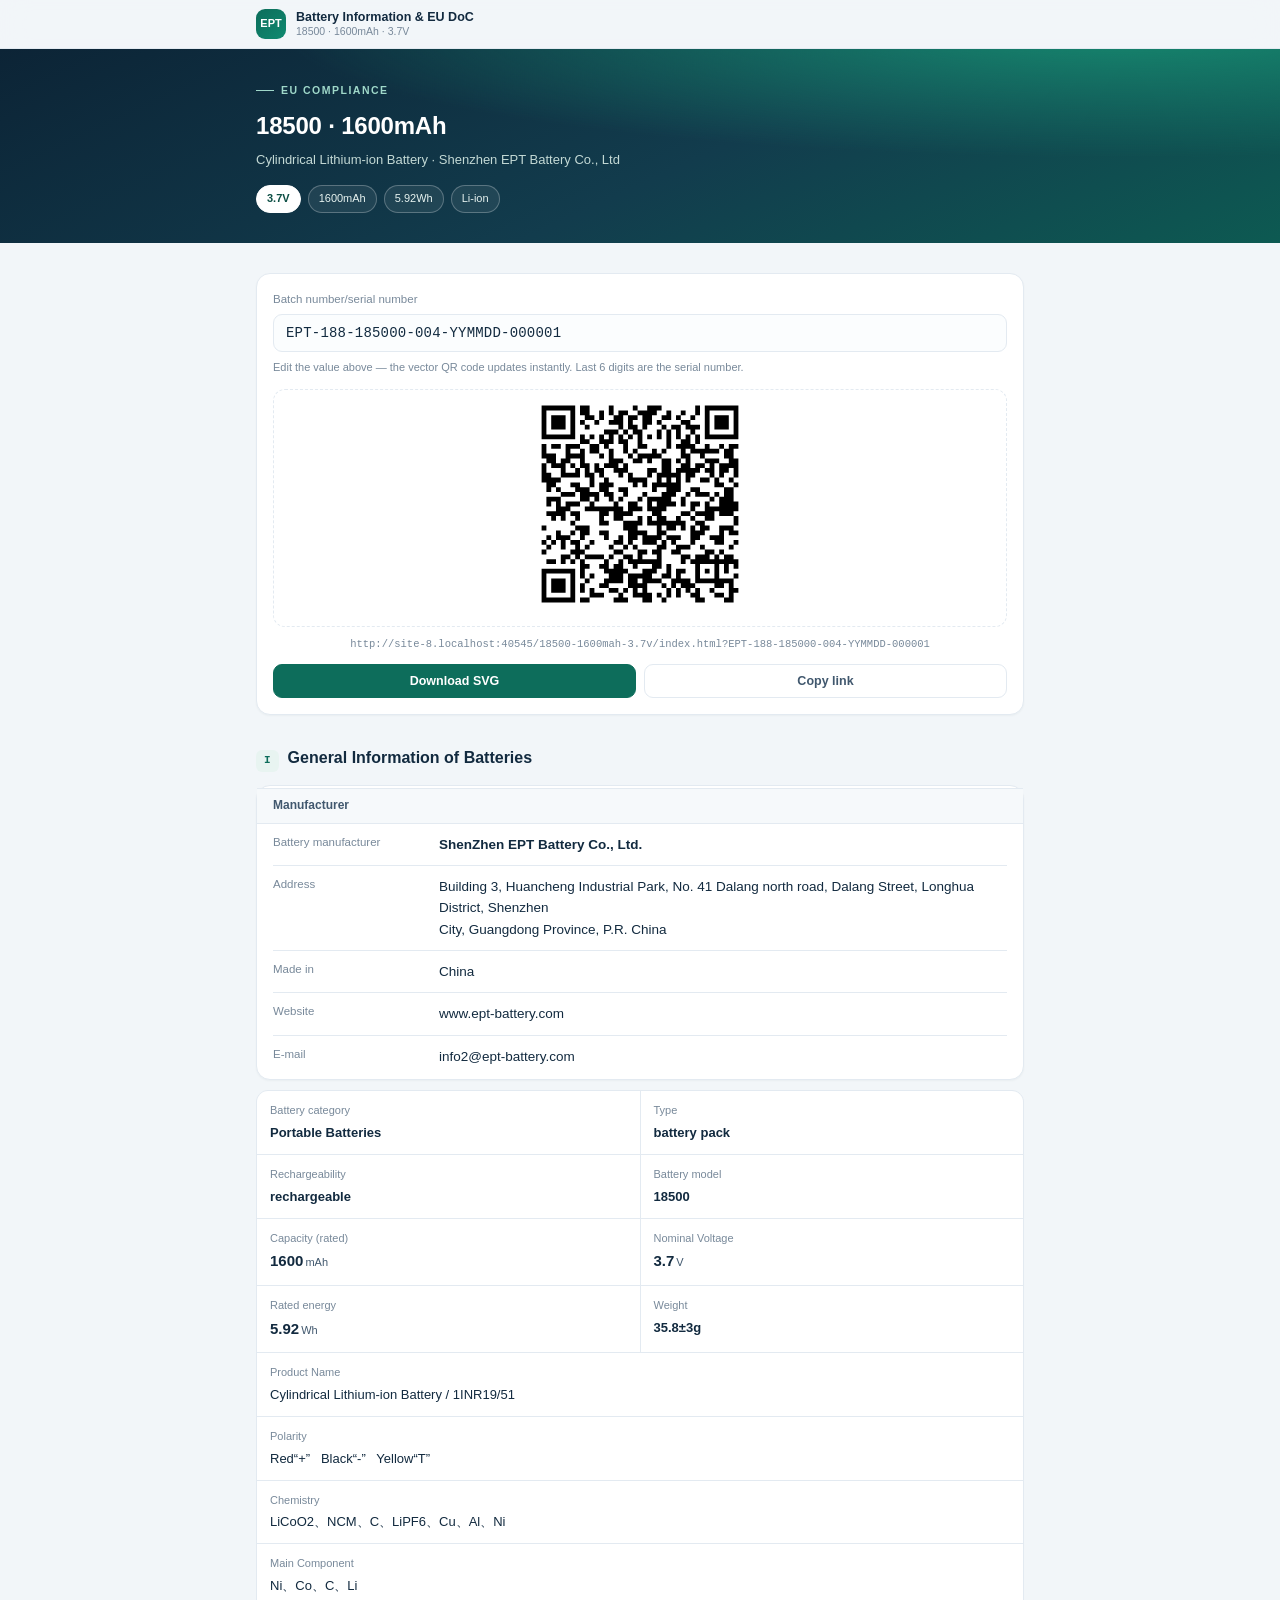
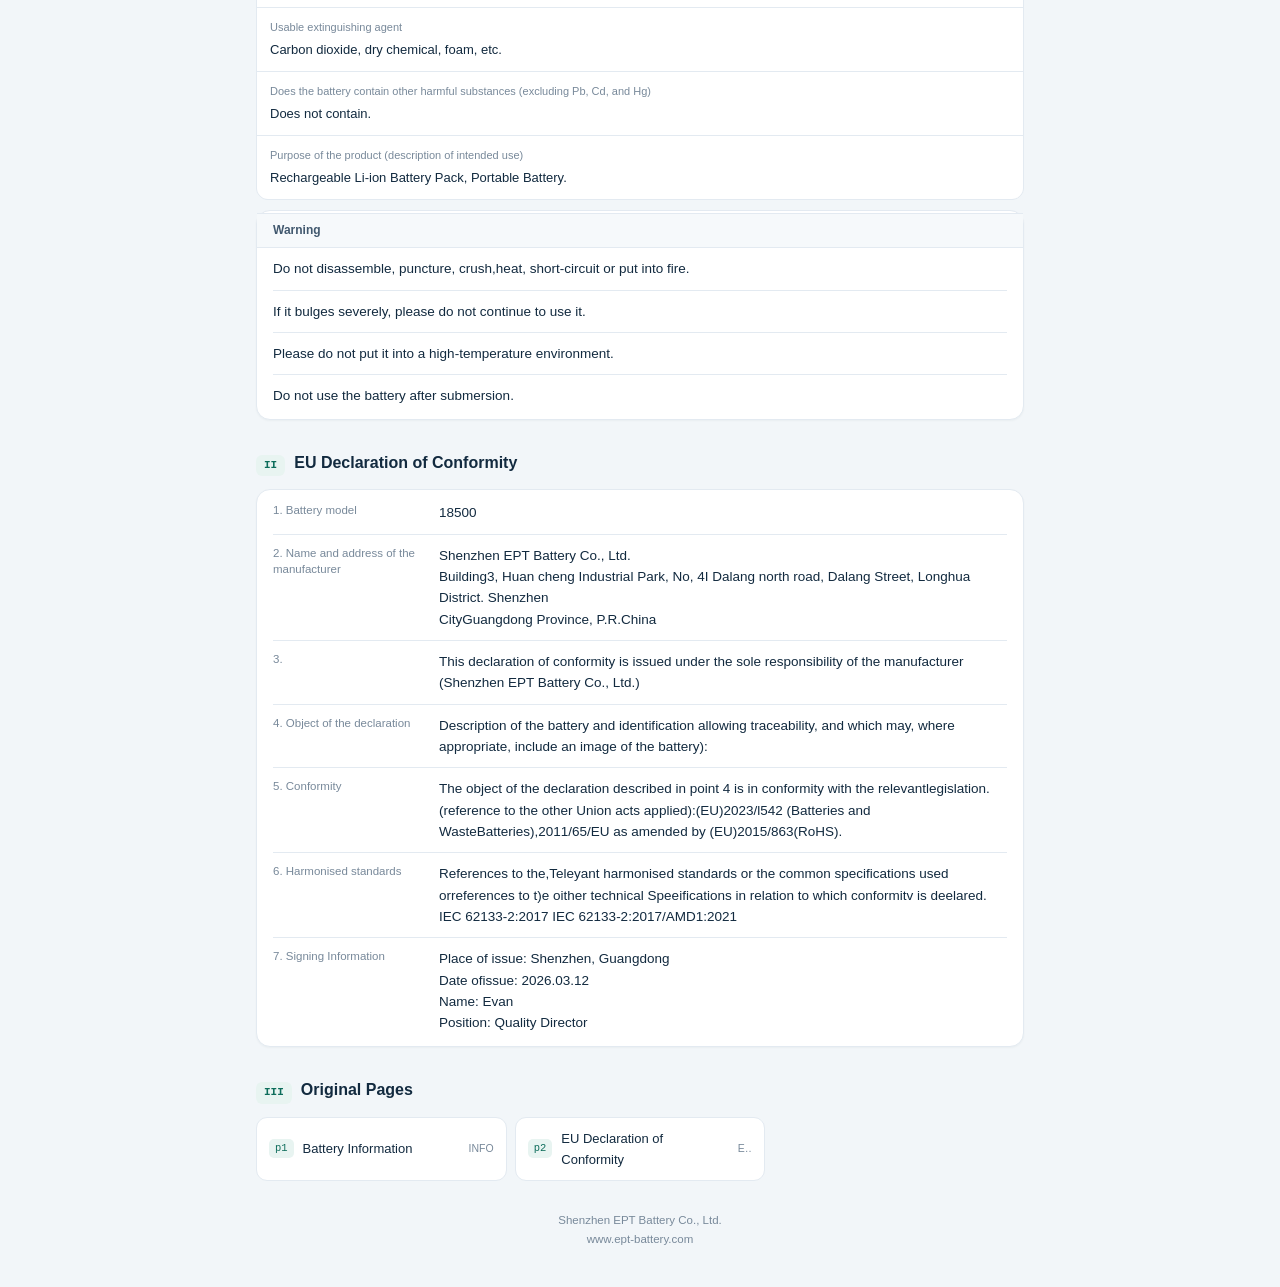
==== 18500-1600mah-3.7v/index.html @ 39fdbe7b "upload 18500-1600mah-3.7v/index.html" ====
<!DOCTYPE html>
<!--
  Self-contained mobile-first QR document page (qr-doc-publish skeleton).
  No CDN / no webfonts. QR is generated as inline SVG by the embedded qrcode lib.
  Batch field is an editable input; editing it redraws the vector QR in real time.
  URL bare query (?<value>) initialises the batch field, preserving param support.
-->
<html lang="en">
<head>
<meta charset="UTF-8">
<meta name="viewport" content="width=device-width, initial-scale=1.0, viewport-fit=cover">
<meta name="format-detection" content="telephone=no">
<title>18500 · 1600mAh · EU Compliance</title>
<meta name="description" content="Shenzhen EPT Battery Co., Ltd. — 18500 1600mAh 3.7V cylindrical Li-ion cell. Battery information and EU Declaration of Conformity.">
<style>
  :root{
    --ink:#122a3f; --ink-2:#41586e; --ink-3:#78899a;
    --line:#e3eaf1; --bg:#f2f6f9; --card:#fff;
    --accent:#0d6d5b; --accent-soft:#e8f4f1; --hl:#fff9d6;
  }
  *{box-sizing:border-box;-webkit-tap-highlight-color:transparent}
  html{-webkit-text-size-adjust:100%}
  body{margin:0;background:var(--bg);color:var(--ink);
    font-family:-apple-system,BlinkMacSystemFont,"Segoe UI","Helvetica Neue",Arial,sans-serif;
    font-size:14.5px;line-height:1.62;-webkit-font-smoothing:antialiased}
  img{display:block;max-width:100%}
  .wrap{max-width:800px;margin:0 auto;padding:0 16px}

  .topbar{position:sticky;top:0;z-index:40;background:rgba(242,246,249,.9);
    backdrop-filter:saturate(180%) blur(14px);-webkit-backdrop-filter:saturate(180%) blur(14px);
    border-bottom:1px solid var(--line)}
  .topbar .inner{max-width:800px;margin:0 auto;padding:9px 16px;display:flex;align-items:center;gap:10px}
  .brandmark{width:30px;height:30px;border-radius:9px;flex:0 0 auto;
    background:linear-gradient(140deg,#0d6d5b,#0f8a70);color:#fff;font-size:11px;font-weight:700;
    display:flex;align-items:center;justify-content:center}
  .topbar .t{font-size:12.5px;font-weight:600;line-height:1.3}
  .topbar .t small{display:block;font-weight:400;font-size:10.5px;color:var(--ink-3)}

  .hero{color:#fff;padding:26px 0 30px;position:relative;overflow:hidden;
    background:radial-gradient(120% 120% at 88% -10%, #16896f 0%, rgba(22,137,111,0) 55%),
      linear-gradient(155deg,#0c2436 0%,#123c4d 55%,#0d5a52 100%)}
  .kicker{font-size:10.5px;letter-spacing:1.5px;text-transform:uppercase;color:#9fd8c9;
    font-weight:700;margin-bottom:11px;display:inline-flex;align-items:center;gap:7px}
  .kicker:before{content:"";width:18px;height:1px;background:#9fd8c9}
  .hero h1{margin:0;font-size:24px;line-height:1.3;font-weight:700;letter-spacing:-.2px}
  .hero p.lead{margin:8px 0 0;color:#c3d9d5;font-size:13px}
  .chips{display:flex;flex-wrap:wrap;gap:7px;margin-top:15px}
  .chip{font-size:11px;padding:4px 10px;border-radius:999px;border:1px solid rgba(255,255,255,.26);
    color:#e7f3f0;background:rgba(255,255,255,.07);white-space:nowrap}
  .chip.solid{background:#fff;color:#0c4e44;border-color:#fff;font-weight:600}

  section{padding:26px 0 4px}
  .sec-head{display:flex;align-items:baseline;gap:9px;margin-bottom:13px}
  .sec-head .num{font-family:ui-monospace,Menlo,monospace;font-size:11px;color:var(--accent);
    background:var(--accent-soft);padding:2px 8px;border-radius:6px;font-weight:700}
  .sec-head h2{margin:0;font-size:16px;font-weight:700}

  .card{background:var(--card);border:1px solid var(--line);border-radius:14px;
    padding:2px 16px;box-shadow:0 1px 2px rgba(18,42,63,.04);margin-top:10px}
  .row{display:block;padding:11px 0;border-bottom:1px solid var(--line)}
  .row:last-child{border-bottom:0}
  .row .k{font-size:11.5px;color:var(--ink-3);line-height:1.45;margin-bottom:3px}
  .row .v{font-size:13.5px;color:var(--ink);word-break:break-word;line-height:1.58}
  .row .v b{font-weight:600}
  @media (min-width:560px){
    .row{display:flex;gap:14px;align-items:flex-start;padding:10px 0}
    .row .k{flex:0 0 152px;width:152px;margin-bottom:0}
    .row .v{flex:1}
  }
  .subhead{margin:0 -16px;padding:7px 16px;background:#f6f9fb;border-top:1px solid var(--line);
    border-bottom:1px solid var(--line);font-size:12px;font-weight:700;color:var(--ink-2)}
  .mono{font-family:ui-monospace,SFMono-Regular,Menlo,Consolas,monospace;font-size:12px}
  .hl{background:var(--hl);border-radius:3px;padding:1px 3px;display:inline-block}

  .kv{display:grid;grid-template-columns:repeat(2,minmax(0,1fr));gap:1px;background:var(--line);
    border:1px solid var(--line);border-radius:12px;overflow:hidden;margin:10px 0 0}
  .kv .c{background:#fff;padding:11px 13px}
  .kv .c .k{font-size:11px;color:var(--ink-3);margin-bottom:2px}
  .kv .c .v{font-size:15px;font-weight:700}
  .kv .c .v small{font-size:11px;font-weight:500;color:var(--ink-2);margin-left:2px}
  .kv .c.wide{grid-column:1 / -1}
  .kv .c.wide .v{font-size:13px;font-weight:500}

  /* Batch QR panel — first block of the page body */
  .qrpanel{background:var(--card);border:1px solid var(--line);border-radius:14px;
    padding:16px;box-shadow:0 1px 2px rgba(18,42,63,.04);margin-top:12px}
  .qrpanel .qk{font-size:11.5px;color:var(--ink-3);margin-bottom:5px}
  .batch-input{width:100%;font-family:ui-monospace,SFMono-Regular,Menlo,Consolas,monospace;
    font-size:14px;letter-spacing:.2px;color:var(--ink);background:#fbfdfe;
    border:1px solid var(--line);border-radius:9px;padding:10px 12px;outline:none}
  .batch-input:focus{border-color:var(--accent);box-shadow:0 0 0 3px var(--accent-soft)}
  .batch-hint{font-size:11px;color:var(--ink-3);margin-top:7px;line-height:1.5}
  .qrbox{display:flex;justify-content:center;margin-top:14px;padding:14px;
    background:#fff;border:1px dashed var(--line);border-radius:12px}
  .qrbox svg{width:200px;height:200px;max-width:100%}
  .qrtarget{margin-top:10px;font-family:ui-monospace,Menlo,monospace;font-size:10.5px;
    color:var(--ink-3);word-break:break-all;text-align:center;line-height:1.5}
  .qr-actions{display:flex;gap:8px;margin-top:12px;flex-wrap:wrap}
  .btn{flex:1;min-width:120px;appearance:none;border:1px solid var(--line);background:#fff;
    color:var(--ink-2);border-radius:9px;padding:9px 12px;font-size:12.5px;cursor:pointer;font-weight:600}
  .btn.primary{background:var(--accent);border-color:var(--accent);color:#fff}

  .langs{display:grid;grid-template-columns:repeat(2,minmax(0,1fr));gap:8px}
  @media (min-width:560px){.langs{grid-template-columns:repeat(3,minmax(0,1fr))}}
  .lang{background:#fff;border:1px solid var(--line);border-radius:11px;padding:10px 12px;
    display:flex;align-items:center;gap:9px;font-size:13px;color:var(--ink);cursor:pointer}
  .lang .pg{font-family:ui-monospace,Menlo,monospace;font-size:10.5px;color:var(--accent);
    background:var(--accent-soft);border-radius:5px;padding:1px 6px;flex:0 0 auto}
  .lang .nat{margin-left:auto;font-size:10.5px;color:var(--ink-3);max-width:52%;
    text-align:right;overflow:hidden;text-overflow:ellipsis;white-space:nowrap}

  .lb{position:fixed;inset:0;z-index:100;background:#0a0f14;display:none;
    flex-direction:column;justify-content:center}
  .lb.on{display:flex}
  .lb img{max-width:100%;max-height:88vh;object-fit:contain;margin:0 auto}
  .lb .bar{position:absolute;top:0;left:0;right:0;padding:12px 16px;display:flex;
    justify-content:space-between;color:#cfe0dd;font-size:12px}
  .lb .bar button{background:rgba(255,255,255,.14);border:0;color:#fff;border-radius:8px;
    padding:6px 12px;font-size:13px}

  footer{padding:26px 0 40px;color:var(--ink-3);font-size:11.5px;text-align:center;line-height:1.7}
</style>
</head>
<body>

<div class="topbar"><div class="inner">
  <div class="brandmark">EPT</div>
  <div class="t">Battery Information &amp; EU DoC<small>18500 · 1600mAh · 3.7V</small></div>
</div></div>

<header class="hero"><div class="wrap">
  <div class="kicker">EU Compliance</div>
  <h1>18500 · 1600mAh</h1>
  <p class="lead">Cylindrical Lithium-ion Battery · Shenzhen EPT Battery Co., Ltd</p>
  <div class="chips">
    <span class="chip solid">3.7V</span>
    <span class="chip">1600mAh</span>
    <span class="chip">5.92Wh</span>
    <span class="chip">Li-ion</span>
  </div>
</div></header>

<main class="wrap">

  <!-- 首页第一行：Batch number/serial number 内容框 + 矢量二维码 -->
  <section id="qr" style="padding-top:18px">
    <div class="qrpanel">
      <div class="qk">Batch number/serial number</div>
      <input id="batch-input" class="batch-input mono" type="text" spellcheck="false"
             autocomplete="off" value="EPT-188-185000-004-YYMMDD-000001"
             aria-label="Batch number/serial number">
      <div class="batch-hint">Edit the value above — the vector QR code updates instantly. Last 6 digits are the serial number.</div>
      <div class="qrbox"><div id="qr-svg"></div></div>
      <div class="qrtarget" id="qr-target"></div>
      <div class="qr-actions">
        <button class="btn primary" id="dl-svg">Download SVG</button>
        <button class="btn" id="copy-url">Copy link</button>
      </div>
    </div>
  </section>

  <section id="info">
    <div class="sec-head"><span class="num">I</span><h2>General Information of Batteries</h2></div>
    <div class="card">
      <div class="subhead">Manufacturer</div>
      <div class="row"><div class="k">Battery manufacturer</div><div class="v"><b>ShenZhen EPT Battery Co., Ltd.</b></div></div>
      <div class="row"><div class="k">Address</div><div class="v">Building 3, Huancheng Industrial Park, No. 41 Dalang north road, Dalang Street, Longhua District, Shenzhen<br>City, Guangdong Province, P.R. China</div></div>
      <div class="row"><div class="k">Made in</div><div class="v">China</div></div>
      <div class="row"><div class="k">Website</div><div class="v">www.ept-battery.com</div></div>
      <div class="row"><div class="k">E-mail</div><div class="v">info2@ept-battery.com</div></div>
    </div>

    <div class="kv">
      <div class="c"><div class="k">Battery category</div><div class="v" style="font-size:13px">Portable Batteries</div></div>
      <div class="c"><div class="k">Type</div><div class="v" style="font-size:13px">battery pack</div></div>
      <div class="c"><div class="k">Rechargeability</div><div class="v" style="font-size:13px">rechargeable</div></div>
      <div class="c"><div class="k">Battery model</div><div class="v" style="font-size:13px">18500</div></div>
      <div class="c"><div class="k">Capacity (rated)</div><div class="v">1600<small>mAh</small></div></div>
      <div class="c"><div class="k">Nominal Voltage</div><div class="v">3.7<small>V</small></div></div>
      <div class="c"><div class="k">Rated energy</div><div class="v">5.92<small>Wh</small></div></div>
      <div class="c"><div class="k">Weight</div><div class="v" style="font-size:13px">35.8±3g</div></div>
      <div class="c wide"><div class="k">Product Name</div><div class="v">Cylindrical Lithium-ion Battery / 1INR19/51</div></div>
      <div class="c wide"><div class="k">Polarity</div><div class="v">Red“+” &nbsp; Black“-” &nbsp; Yellow“T”</div></div>
      <div class="c wide"><div class="k">Chemistry</div><div class="v">LiCoO2、NCM、C、LiPF6、Cu、Al、Ni</div></div>
      <div class="c wide"><div class="k">Main Component</div><div class="v">Ni、Co、C、Li</div></div>
      <div class="c wide"><div class="k">Usable extinguishing agent</div><div class="v">Carbon dioxide, dry chemical, foam, etc.</div></div>
      <div class="c wide"><div class="k">Does the battery contain other harmful substances (excluding Pb, Cd, and Hg)</div><div class="v">Does not contain.</div></div>
      <div class="c wide"><div class="k">Purpose of the product (description of intended use)</div><div class="v">Rechargeable Li-ion Battery Pack, Portable Battery.</div></div>
    </div>

    <div class="card" style="margin-top:10px">
      <div class="subhead">Warning</div>
      <div class="row"><div class="v">Do not disassemble, puncture, crush,heat, short-circuit or put into fire.</div></div>
      <div class="row"><div class="v">If it bulges severely, please do not continue to use it.</div></div>
      <div class="row"><div class="v">Please do not put it into a high-temperature environment.</div></div>
      <div class="row"><div class="v">Do not use the battery after submersion.</div></div>
    </div>
  </section>

  <section id="doc">
    <div class="sec-head"><span class="num">II</span><h2>EU Declaration of Conformity</h2></div>
    <div class="card">
      <div class="row"><div class="k">1. Battery model</div><div class="v">18500</div></div>
      <div class="row"><div class="k">2. Name and address of the manufacturer</div><div class="v">Shenzhen EPT Battery Co., Ltd.<br>Building3, Huan cheng Industrial Park, No, 4I Dalang north road, Dalang Street, Longhua District. Shenzhen<br>CityGuangdong Province, P.R.China</div></div>
      <div class="row"><div class="k">3.</div><div class="v">This declaration of conformity is issued under the sole responsibility of the manufacturer (Shenzhen EPT Battery Co., Ltd.)</div></div>
      <div class="row"><div class="k">4. Object of the declaration</div><div class="v">Description of the battery and identification allowing traceability, and which may, where appropriate, include an image of the battery):</div></div>
      <div class="row"><div class="k">5. Conformity</div><div class="v">The object of the declaration described in point 4 is in conformity with the relevantlegislation.(reference to the other Union acts applied):(EU)2023/l542 (Batteries and WasteBatteries),2011/65/EU as amended by (EU)2015/863(RoHS).</div></div>
      <div class="row"><div class="k">6. Harmonised standards</div><div class="v">References to the,Teleyant harmonised standards or the common specifications used orreferences to t)e oither technical Speeifications in relation to which conformitv is deelared.<br>IEC 62133-2:2017 IEC 62133-2:2017/AMD1:2021</div></div>
      <div class="row"><div class="k">7. Signing Information</div><div class="v">Place of issue: Shenzhen, Guangdong<br>Date ofissue: 2026.03.12<br>Name: Evan<br>Position: Quality Director</div></div>
    </div>
  </section>

  <section id="pages">
    <div class="sec-head"><span class="num">III</span><h2>Original Pages</h2></div>
    <div class="langs" id="langs"></div>
  </section>

</main>

<div class="lb" id="lb">
  <div class="bar"><span id="lbT"></span><button id="lbX">Close</button></div>
  <img id="lbI" alt="">
</div>

<footer>Shenzhen EPT Battery Co., Ltd.<br>www.ept-battery.com</footer>

<script>
/* ---- Embedded qrcode-generator 1.4.4 (MIT, Kazuhiko Arase) ---- */
/**
 * Minified by jsDelivr using Terser v5.37.0.
 * Original file: /npm/qrcode-generator@1.4.4/qrcode.js
 *
 * Do NOT use SRI with dynamically generated files! More information: https://www.jsdelivr.com/using-sri-with-dynamic-files
 */
var qrcode=function(){var t=function(t,r){var e=t,n=g[r],o=null,i=0,a=null,u=[],f={},c=function(t,r){o=function(t){for(var r=new Array(t),e=0;e<t;e+=1){r[e]=new Array(t);for(var n=0;n<t;n+=1)r[e][n]=null}return r}(i=4*e+17),l(0,0),l(i-7,0),l(0,i-7),s(),h(),d(t,r),e>=7&&v(t),null==a&&(a=p(e,n,u)),w(a,r)},l=function(t,r){for(var e=-1;e<=7;e+=1)if(!(t+e<=-1||i<=t+e))for(var n=-1;n<=7;n+=1)r+n<=-1||i<=r+n||(o[t+e][r+n]=0<=e&&e<=6&&(0==n||6==n)||0<=n&&n<=6&&(0==e||6==e)||2<=e&&e<=4&&2<=n&&n<=4)},h=function(){for(var t=8;t<i-8;t+=1)null==o[t][6]&&(o[t][6]=t%2==0);for(var r=8;r<i-8;r+=1)null==o[6][r]&&(o[6][r]=r%2==0)},s=function(){for(var t=B.getPatternPosition(e),r=0;r<t.length;r+=1)for(var n=0;n<t.length;n+=1){var i=t[r],a=t[n];if(null==o[i][a])for(var u=-2;u<=2;u+=1)for(var f=-2;f<=2;f+=1)o[i+u][a+f]=-2==u||2==u||-2==f||2==f||0==u&&0==f}},v=function(t){for(var r=B.getBCHTypeNumber(e),n=0;n<18;n+=1){var a=!t&&1==(r>>n&1);o[Math.floor(n/3)][n%3+i-8-3]=a}for(n=0;n<18;n+=1){a=!t&&1==(r>>n&1);o[n%3+i-8-3][Math.floor(n/3)]=a}},d=function(t,r){for(var e=n<<3|r,a=B.getBCHTypeInfo(e),u=0;u<15;u+=1){var f=!t&&1==(a>>u&1);u<6?o[u][8]=f:u<8?o[u+1][8]=f:o[i-15+u][8]=f}for(u=0;u<15;u+=1){f=!t&&1==(a>>u&1);u<8?o[8][i-u-1]=f:u<9?o[8][15-u-1+1]=f:o[8][15-u-1]=f}o[i-8][8]=!t},w=function(t,r){for(var e=-1,n=i-1,a=7,u=0,f=B.getMaskFunction(r),c=i-1;c>0;c-=2)for(6==c&&(c-=1);;){for(var g=0;g<2;g+=1)if(null==o[n][c-g]){var l=!1;u<t.length&&(l=1==(t[u]>>>a&1)),f(n,c-g)&&(l=!l),o[n][c-g]=l,-1==(a-=1)&&(u+=1,a=7)}if((n+=e)<0||i<=n){n-=e,e=-e;break}}},p=function(t,r,e){for(var n=A.getRSBlocks(t,r),o=b(),i=0;i<e.length;i+=1){var a=e[i];o.put(a.getMode(),4),o.put(a.getLength(),B.getLengthInBits(a.getMode(),t)),a.write(o)}var u=0;for(i=0;i<n.length;i+=1)u+=n[i].dataCount;if(o.getLengthInBits()>8*u)throw"code length overflow. ("+o.getLengthInBits()+">"+8*u+")";for(o.getLengthInBits()+4<=8*u&&o.put(0,4);o.getLengthInBits()%8!=0;)o.putBit(!1);for(;!(o.getLengthInBits()>=8*u||(o.put(236,8),o.getLengthInBits()>=8*u));)o.put(17,8);return function(t,r){for(var e=0,n=0,o=0,i=new Array(r.length),a=new Array(r.length),u=0;u<r.length;u+=1){var f=r[u].dataCount,c=r[u].totalCount-f;n=Math.max(n,f),o=Math.max(o,c),i[u]=new Array(f);for(var g=0;g<i[u].length;g+=1)i[u][g]=255&t.getBuffer()[g+e];e+=f;var l=B.getErrorCorrectPolynomial(c),h=k(i[u],l.getLength()-1).mod(l);for(a[u]=new Array(l.getLength()-1),g=0;g<a[u].length;g+=1){var s=g+h.getLength()-a[u].length;a[u][g]=s>=0?h.getAt(s):0}}var v=0;for(g=0;g<r.length;g+=1)v+=r[g].totalCount;var d=new Array(v),w=0;for(g=0;g<n;g+=1)for(u=0;u<r.length;u+=1)g<i[u].length&&(d[w]=i[u][g],w+=1);for(g=0;g<o;g+=1)for(u=0;u<r.length;u+=1)g<a[u].length&&(d[w]=a[u][g],w+=1);return d}(o,n)};f.addData=function(t,r){var e=null;switch(r=r||"Byte"){case"Numeric":e=M(t);break;case"Alphanumeric":e=x(t);break;case"Byte":e=m(t);break;case"Kanji":e=L(t);break;default:throw"mode:"+r}u.push(e),a=null},f.isDark=function(t,r){if(t<0||i<=t||r<0||i<=r)throw t+","+r;return o[t][r]},f.getModuleCount=function(){return i},f.make=function(){if(e<1){for(var t=1;t<40;t++){for(var r=A.getRSBlocks(t,n),o=b(),i=0;i<u.length;i++){var a=u[i];o.put(a.getMode(),4),o.put(a.getLength(),B.getLengthInBits(a.getMode(),t)),a.write(o)}var g=0;for(i=0;i<r.length;i++)g+=r[i].dataCount;if(o.getLengthInBits()<=8*g)break}e=t}c(!1,function(){for(var t=0,r=0,e=0;e<8;e+=1){c(!0,e);var n=B.getLostPoint(f);(0==e||t>n)&&(t=n,r=e)}return r}())},f.createTableTag=function(t,r){t=t||2;var e="";e+='<table style="',e+=" border-width: 0px; border-style: none;",e+=" border-collapse: collapse;",e+=" padding: 0px; margin: "+(r=void 0===r?4*t:r)+"px;",e+='">',e+="<tbody>";for(var n=0;n<f.getModuleCount();n+=1){e+="<tr>";for(var o=0;o<f.getModuleCount();o+=1)e+='<td style="',e+=" border-width: 0px; border-style: none;",e+=" border-collapse: collapse;",e+=" padding: 0px; margin: 0px;",e+=" width: "+t+"px;",e+=" height: "+t+"px;",e+=" background-color: ",e+=f.isDark(n,o)?"#000000":"#ffffff",e+=";",e+='"/>';e+="</tr>"}return e+="</tbody>",e+="</table>"},f.createSvgTag=function(t,r,e,n){var o={};"object"==typeof arguments[0]&&(t=(o=arguments[0]).cellSize,r=o.margin,e=o.alt,n=o.title),t=t||2,r=void 0===r?4*t:r,(e="string"==typeof e?{text:e}:e||{}).text=e.text||null,e.id=e.text?e.id||"qrcode-description":null,(n="string"==typeof n?{text:n}:n||{}).text=n.text||null,n.id=n.text?n.id||"qrcode-title":null;var i,a,u,c,g=f.getModuleCount()*t+2*r,l="";for(c="l"+t+",0 0,"+t+" -"+t+",0 0,-"+t+"z ",l+='<svg version="1.1" xmlns="http://www.w3.org/2000/svg"',l+=o.scalable?"":' width="'+g+'px" height="'+g+'px"',l+=' viewBox="0 0 '+g+" "+g+'" ',l+=' preserveAspectRatio="xMinYMin meet"',l+=n.text||e.text?' role="img" aria-labelledby="'+y([n.id,e.id].join(" ").trim())+'"':"",l+=">",l+=n.text?'<title id="'+y(n.id)+'">'+y(n.text)+"</title>":"",l+=e.text?'<description id="'+y(e.id)+'">'+y(e.text)+"</description>":"",l+='<rect width="100%" height="100%" fill="white" cx="0" cy="0"/>',l+='<path d="',a=0;a<f.getModuleCount();a+=1)for(u=a*t+r,i=0;i<f.getModuleCount();i+=1)f.isDark(a,i)&&(l+="M"+(i*t+r)+","+u+c);return l+='" stroke="transparent" fill="black"/>',l+="</svg>"},f.createDataURL=function(t,r){t=t||2,r=void 0===r?4*t:r;var e=f.getModuleCount()*t+2*r,n=r,o=e-r;return I(e,e,(function(r,e){if(n<=r&&r<o&&n<=e&&e<o){var i=Math.floor((r-n)/t),a=Math.floor((e-n)/t);return f.isDark(a,i)?0:1}return 1}))},f.createImgTag=function(t,r,e){t=t||2,r=void 0===r?4*t:r;var n=f.getModuleCount()*t+2*r,o="";return o+="<img",o+=' src="',o+=f.createDataURL(t,r),o+='"',o+=' width="',o+=n,o+='"',o+=' height="',o+=n,o+='"',e&&(o+=' alt="',o+=y(e),o+='"'),o+="/>"};var y=function(t){for(var r="",e=0;e<t.length;e+=1){var n=t.charAt(e);switch(n){case"<":r+="&lt;";break;case">":r+="&gt;";break;case"&":r+="&amp;";break;case'"':r+="&quot;";break;default:r+=n}}return r};return f.createASCII=function(t,r){if((t=t||1)<2)return function(t){t=void 0===t?2:t;var r,e,n,o,i,a=1*f.getModuleCount()+2*t,u=t,c=a-t,g={"██":"█","█ ":"▀"," █":"▄","  ":" "},l={"██":"▀","█ ":"▀"," █":" ","  ":" "},h="";for(r=0;r<a;r+=2){for(n=Math.floor((r-u)/1),o=Math.floor((r+1-u)/1),e=0;e<a;e+=1)i="█",u<=e&&e<c&&u<=r&&r<c&&f.isDark(n,Math.floor((e-u)/1))&&(i=" "),u<=e&&e<c&&u<=r+1&&r+1<c&&f.isDark(o,Math.floor((e-u)/1))?i+=" ":i+="█",h+=t<1&&r+1>=c?l[i]:g[i];h+="\n"}return a%2&&t>0?h.substring(0,h.length-a-1)+Array(a+1).join("▀"):h.substring(0,h.length-1)}(r);t-=1,r=void 0===r?2*t:r;var e,n,o,i,a=f.getModuleCount()*t+2*r,u=r,c=a-r,g=Array(t+1).join("██"),l=Array(t+1).join("  "),h="",s="";for(e=0;e<a;e+=1){for(o=Math.floor((e-u)/t),s="",n=0;n<a;n+=1)i=1,u<=n&&n<c&&u<=e&&e<c&&f.isDark(o,Math.floor((n-u)/t))&&(i=0),s+=i?g:l;for(o=0;o<t;o+=1)h+=s+"\n"}return h.substring(0,h.length-1)},f.renderTo2dContext=function(t,r){r=r||2;for(var e=f.getModuleCount(),n=0;n<e;n++)for(var o=0;o<e;o++)t.fillStyle=f.isDark(n,o)?"black":"white",t.fillRect(n*r,o*r,r,r)},f};t.stringToBytes=(t.stringToBytesFuncs={default:function(t){for(var r=[],e=0;e<t.length;e+=1){var n=t.charCodeAt(e);r.push(255&n)}return r}}).default,t.createStringToBytes=function(t,r){var e=function(){for(var e=S(t),n=function(){var t=e.read();if(-1==t)throw"eof";return t},o=0,i={};;){var a=e.read();if(-1==a)break;var u=n(),f=n()<<8|n();i[String.fromCharCode(a<<8|u)]=f,o+=1}if(o!=r)throw o+" != "+r;return i}(),n="?".charCodeAt(0);return function(t){for(var r=[],o=0;o<t.length;o+=1){var i=t.charCodeAt(o);if(i<128)r.push(i);else{var a=e[t.charAt(o)];"number"==typeof a?(255&a)==a?r.push(a):(r.push(a>>>8),r.push(255&a)):r.push(n)}}return r}};var r,e,n,o,i,a=1,u=2,f=4,c=8,g={L:1,M:0,Q:3,H:2},l=0,h=1,s=2,v=3,d=4,w=5,p=6,y=7,B=(r=[[],[6,18],[6,22],[6,26],[6,30],[6,34],[6,22,38],[6,24,42],[6,26,46],[6,28,50],[6,30,54],[6,32,58],[6,34,62],[6,26,46,66],[6,26,48,70],[6,26,50,74],[6,30,54,78],[6,30,56,82],[6,30,58,86],[6,34,62,90],[6,28,50,72,94],[6,26,50,74,98],[6,30,54,78,102],[6,28,54,80,106],[6,32,58,84,110],[6,30,58,86,114],[6,34,62,90,118],[6,26,50,74,98,122],[6,30,54,78,102,126],[6,26,52,78,104,130],[6,30,56,82,108,134],[6,34,60,86,112,138],[6,30,58,86,114,142],[6,34,62,90,118,146],[6,30,54,78,102,126,150],[6,24,50,76,102,128,154],[6,28,54,80,106,132,158],[6,32,58,84,110,136,162],[6,26,54,82,110,138,166],[6,30,58,86,114,142,170]],e=1335,n=7973,i=function(t){for(var r=0;0!=t;)r+=1,t>>>=1;return r},(o={}).getBCHTypeInfo=function(t){for(var r=t<<10;i(r)-i(e)>=0;)r^=e<<i(r)-i(e);return 21522^(t<<10|r)},o.getBCHTypeNumber=function(t){for(var r=t<<12;i(r)-i(n)>=0;)r^=n<<i(r)-i(n);return t<<12|r},o.getPatternPosition=function(t){return r[t-1]},o.getMaskFunction=function(t){switch(t){case l:return function(t,r){return(t+r)%2==0};case h:return function(t,r){return t%2==0};case s:return function(t,r){return r%3==0};case v:return function(t,r){return(t+r)%3==0};case d:return function(t,r){return(Math.floor(t/2)+Math.floor(r/3))%2==0};case w:return function(t,r){return t*r%2+t*r%3==0};case p:return function(t,r){return(t*r%2+t*r%3)%2==0};case y:return function(t,r){return(t*r%3+(t+r)%2)%2==0};default:throw"bad maskPattern:"+t}},o.getErrorCorrectPolynomial=function(t){for(var r=k([1],0),e=0;e<t;e+=1)r=r.multiply(k([1,C.gexp(e)],0));return r},o.getLengthInBits=function(t,r){if(1<=r&&r<10)switch(t){case a:return 10;case u:return 9;case f:case c:return 8;default:throw"mode:"+t}else if(r<27)switch(t){case a:return 12;case u:return 11;case f:return 16;case c:return 10;default:throw"mode:"+t}else{if(!(r<41))throw"type:"+r;switch(t){case a:return 14;case u:return 13;case f:return 16;case c:return 12;default:throw"mode:"+t}}},o.getLostPoint=function(t){for(var r=t.getModuleCount(),e=0,n=0;n<r;n+=1)for(var o=0;o<r;o+=1){for(var i=0,a=t.isDark(n,o),u=-1;u<=1;u+=1)if(!(n+u<0||r<=n+u))for(var f=-1;f<=1;f+=1)o+f<0||r<=o+f||0==u&&0==f||a==t.isDark(n+u,o+f)&&(i+=1);i>5&&(e+=3+i-5)}for(n=0;n<r-1;n+=1)for(o=0;o<r-1;o+=1){var c=0;t.isDark(n,o)&&(c+=1),t.isDark(n+1,o)&&(c+=1),t.isDark(n,o+1)&&(c+=1),t.isDark(n+1,o+1)&&(c+=1),0!=c&&4!=c||(e+=3)}for(n=0;n<r;n+=1)for(o=0;o<r-6;o+=1)t.isDark(n,o)&&!t.isDark(n,o+1)&&t.isDark(n,o+2)&&t.isDark(n,o+3)&&t.isDark(n,o+4)&&!t.isDark(n,o+5)&&t.isDark(n,o+6)&&(e+=40);for(o=0;o<r;o+=1)for(n=0;n<r-6;n+=1)t.isDark(n,o)&&!t.isDark(n+1,o)&&t.isDark(n+2,o)&&t.isDark(n+3,o)&&t.isDark(n+4,o)&&!t.isDark(n+5,o)&&t.isDark(n+6,o)&&(e+=40);var g=0;for(o=0;o<r;o+=1)for(n=0;n<r;n+=1)t.isDark(n,o)&&(g+=1);return e+=Math.abs(100*g/r/r-50)/5*10},o),C=function(){for(var t=new Array(256),r=new Array(256),e=0;e<8;e+=1)t[e]=1<<e;for(e=8;e<256;e+=1)t[e]=t[e-4]^t[e-5]^t[e-6]^t[e-8];for(e=0;e<255;e+=1)r[t[e]]=e;var n={glog:function(t){if(t<1)throw"glog("+t+")";return r[t]},gexp:function(r){for(;r<0;)r+=255;for(;r>=256;)r-=255;return t[r]}};return n}();function k(t,r){if(void 0===t.length)throw t.length+"/"+r;var e=function(){for(var e=0;e<t.length&&0==t[e];)e+=1;for(var n=new Array(t.length-e+r),o=0;o<t.length-e;o+=1)n[o]=t[o+e];return n}(),n={getAt:function(t){return e[t]},getLength:function(){return e.length},multiply:function(t){for(var r=new Array(n.getLength()+t.getLength()-1),e=0;e<n.getLength();e+=1)for(var o=0;o<t.getLength();o+=1)r[e+o]^=C.gexp(C.glog(n.getAt(e))+C.glog(t.getAt(o)));return k(r,0)},mod:function(t){if(n.getLength()-t.getLength()<0)return n;for(var r=C.glog(n.getAt(0))-C.glog(t.getAt(0)),e=new Array(n.getLength()),o=0;o<n.getLength();o+=1)e[o]=n.getAt(o);for(o=0;o<t.getLength();o+=1)e[o]^=C.gexp(C.glog(t.getAt(o))+r);return k(e,0).mod(t)}};return n}var A=function(){var t=[[1,26,19],[1,26,16],[1,26,13],[1,26,9],[1,44,34],[1,44,28],[1,44,22],[1,44,16],[1,70,55],[1,70,44],[2,35,17],[2,35,13],[1,100,80],[2,50,32],[2,50,24],[4,25,9],[1,134,108],[2,67,43],[2,33,15,2,34,16],[2,33,11,2,34,12],[2,86,68],[4,43,27],[4,43,19],[4,43,15],[2,98,78],[4,49,31],[2,32,14,4,33,15],[4,39,13,1,40,14],[2,121,97],[2,60,38,2,61,39],[4,40,18,2,41,19],[4,40,14,2,41,15],[2,146,116],[3,58,36,2,59,37],[4,36,16,4,37,17],[4,36,12,4,37,13],[2,86,68,2,87,69],[4,69,43,1,70,44],[6,43,19,2,44,20],[6,43,15,2,44,16],[4,101,81],[1,80,50,4,81,51],[4,50,22,4,51,23],[3,36,12,8,37,13],[2,116,92,2,117,93],[6,58,36,2,59,37],[4,46,20,6,47,21],[7,42,14,4,43,15],[4,133,107],[8,59,37,1,60,38],[8,44,20,4,45,21],[12,33,11,4,34,12],[3,145,115,1,146,116],[4,64,40,5,65,41],[11,36,16,5,37,17],[11,36,12,5,37,13],[5,109,87,1,110,88],[5,65,41,5,66,42],[5,54,24,7,55,25],[11,36,12,7,37,13],[5,122,98,1,123,99],[7,73,45,3,74,46],[15,43,19,2,44,20],[3,45,15,13,46,16],[1,135,107,5,136,108],[10,74,46,1,75,47],[1,50,22,15,51,23],[2,42,14,17,43,15],[5,150,120,1,151,121],[9,69,43,4,70,44],[17,50,22,1,51,23],[2,42,14,19,43,15],[3,141,113,4,142,114],[3,70,44,11,71,45],[17,47,21,4,48,22],[9,39,13,16,40,14],[3,135,107,5,136,108],[3,67,41,13,68,42],[15,54,24,5,55,25],[15,43,15,10,44,16],[4,144,116,4,145,117],[17,68,42],[17,50,22,6,51,23],[19,46,16,6,47,17],[2,139,111,7,140,112],[17,74,46],[7,54,24,16,55,25],[34,37,13],[4,151,121,5,152,122],[4,75,47,14,76,48],[11,54,24,14,55,25],[16,45,15,14,46,16],[6,147,117,4,148,118],[6,73,45,14,74,46],[11,54,24,16,55,25],[30,46,16,2,47,17],[8,132,106,4,133,107],[8,75,47,13,76,48],[7,54,24,22,55,25],[22,45,15,13,46,16],[10,142,114,2,143,115],[19,74,46,4,75,47],[28,50,22,6,51,23],[33,46,16,4,47,17],[8,152,122,4,153,123],[22,73,45,3,74,46],[8,53,23,26,54,24],[12,45,15,28,46,16],[3,147,117,10,148,118],[3,73,45,23,74,46],[4,54,24,31,55,25],[11,45,15,31,46,16],[7,146,116,7,147,117],[21,73,45,7,74,46],[1,53,23,37,54,24],[19,45,15,26,46,16],[5,145,115,10,146,116],[19,75,47,10,76,48],[15,54,24,25,55,25],[23,45,15,25,46,16],[13,145,115,3,146,116],[2,74,46,29,75,47],[42,54,24,1,55,25],[23,45,15,28,46,16],[17,145,115],[10,74,46,23,75,47],[10,54,24,35,55,25],[19,45,15,35,46,16],[17,145,115,1,146,116],[14,74,46,21,75,47],[29,54,24,19,55,25],[11,45,15,46,46,16],[13,145,115,6,146,116],[14,74,46,23,75,47],[44,54,24,7,55,25],[59,46,16,1,47,17],[12,151,121,7,152,122],[12,75,47,26,76,48],[39,54,24,14,55,25],[22,45,15,41,46,16],[6,151,121,14,152,122],[6,75,47,34,76,48],[46,54,24,10,55,25],[2,45,15,64,46,16],[17,152,122,4,153,123],[29,74,46,14,75,47],[49,54,24,10,55,25],[24,45,15,46,46,16],[4,152,122,18,153,123],[13,74,46,32,75,47],[48,54,24,14,55,25],[42,45,15,32,46,16],[20,147,117,4,148,118],[40,75,47,7,76,48],[43,54,24,22,55,25],[10,45,15,67,46,16],[19,148,118,6,149,119],[18,75,47,31,76,48],[34,54,24,34,55,25],[20,45,15,61,46,16]],r=function(t,r){var e={};return e.totalCount=t,e.dataCount=r,e},e={};return e.getRSBlocks=function(e,n){var o=function(r,e){switch(e){case g.L:return t[4*(r-1)+0];case g.M:return t[4*(r-1)+1];case g.Q:return t[4*(r-1)+2];case g.H:return t[4*(r-1)+3];default:return}}(e,n);if(void 0===o)throw"bad rs block @ typeNumber:"+e+"/errorCorrectionLevel:"+n;for(var i=o.length/3,a=[],u=0;u<i;u+=1)for(var f=o[3*u+0],c=o[3*u+1],l=o[3*u+2],h=0;h<f;h+=1)a.push(r(c,l));return a},e}(),b=function(){var t=[],r=0,e={getBuffer:function(){return t},getAt:function(r){var e=Math.floor(r/8);return 1==(t[e]>>>7-r%8&1)},put:function(t,r){for(var n=0;n<r;n+=1)e.putBit(1==(t>>>r-n-1&1))},getLengthInBits:function(){return r},putBit:function(e){var n=Math.floor(r/8);t.length<=n&&t.push(0),e&&(t[n]|=128>>>r%8),r+=1}};return e},M=function(t){var r=a,e=t,n={getMode:function(){return r},getLength:function(t){return e.length},write:function(t){for(var r=e,n=0;n+2<r.length;)t.put(o(r.substring(n,n+3)),10),n+=3;n<r.length&&(r.length-n==1?t.put(o(r.substring(n,n+1)),4):r.length-n==2&&t.put(o(r.substring(n,n+2)),7))}},o=function(t){for(var r=0,e=0;e<t.length;e+=1)r=10*r+i(t.charAt(e));return r},i=function(t){if("0"<=t&&t<="9")return t.charCodeAt(0)-"0".charCodeAt(0);throw"illegal char :"+t};return n},x=function(t){var r=u,e=t,n={getMode:function(){return r},getLength:function(t){return e.length},write:function(t){for(var r=e,n=0;n+1<r.length;)t.put(45*o(r.charAt(n))+o(r.charAt(n+1)),11),n+=2;n<r.length&&t.put(o(r.charAt(n)),6)}},o=function(t){if("0"<=t&&t<="9")return t.charCodeAt(0)-"0".charCodeAt(0);if("A"<=t&&t<="Z")return t.charCodeAt(0)-"A".charCodeAt(0)+10;switch(t){case" ":return 36;case"$":return 37;case"%":return 38;case"*":return 39;case"+":return 40;case"-":return 41;case".":return 42;case"/":return 43;case":":return 44;default:throw"illegal char :"+t}};return n},m=function(r){var e=f,n=t.stringToBytes(r),o={getMode:function(){return e},getLength:function(t){return n.length},write:function(t){for(var r=0;r<n.length;r+=1)t.put(n[r],8)}};return o},L=function(r){var e=c,n=t.stringToBytesFuncs.SJIS;if(!n)throw"sjis not supported.";!function(){var t=n("友");if(2!=t.length||38726!=(t[0]<<8|t[1]))throw"sjis not supported."}();var o=n(r),i={getMode:function(){return e},getLength:function(t){return~~(o.length/2)},write:function(t){for(var r=o,e=0;e+1<r.length;){var n=(255&r[e])<<8|255&r[e+1];if(33088<=n&&n<=40956)n-=33088;else{if(!(57408<=n&&n<=60351))throw"illegal char at "+(e+1)+"/"+n;n-=49472}n=192*(n>>>8&255)+(255&n),t.put(n,13),e+=2}if(e<r.length)throw"illegal char at "+(e+1)}};return i},D=function(){var t=[],r={writeByte:function(r){t.push(255&r)},writeShort:function(t){r.writeByte(t),r.writeByte(t>>>8)},writeBytes:function(t,e,n){e=e||0,n=n||t.length;for(var o=0;o<n;o+=1)r.writeByte(t[o+e])},writeString:function(t){for(var e=0;e<t.length;e+=1)r.writeByte(t.charCodeAt(e))},toByteArray:function(){return t},toString:function(){var r="";r+="[";for(var e=0;e<t.length;e+=1)e>0&&(r+=","),r+=t[e];return r+="]"}};return r},S=function(t){var r=t,e=0,n=0,o=0,i={read:function(){for(;o<8;){if(e>=r.length){if(0==o)return-1;throw"unexpected end of file./"+o}var t=r.charAt(e);if(e+=1,"="==t)return o=0,-1;t.match(/^\s$/)||(n=n<<6|a(t.charCodeAt(0)),o+=6)}var i=n>>>o-8&255;return o-=8,i}},a=function(t){if(65<=t&&t<=90)return t-65;if(97<=t&&t<=122)return t-97+26;if(48<=t&&t<=57)return t-48+52;if(43==t)return 62;if(47==t)return 63;throw"c:"+t};return i},I=function(t,r,e){for(var n=function(t,r){var e=t,n=r,o=new Array(t*r),i={setPixel:function(t,r,n){o[r*e+t]=n},write:function(t){t.writeString("GIF87a"),t.writeShort(e),t.writeShort(n),t.writeByte(128),t.writeByte(0),t.writeByte(0),t.writeByte(0),t.writeByte(0),t.writeByte(0),t.writeByte(255),t.writeByte(255),t.writeByte(255),t.writeString(","),t.writeShort(0),t.writeShort(0),t.writeShort(e),t.writeShort(n),t.writeByte(0);var r=a(2);t.writeByte(2);for(var o=0;r.length-o>255;)t.writeByte(255),t.writeBytes(r,o,255),o+=255;t.writeByte(r.length-o),t.writeBytes(r,o,r.length-o),t.writeByte(0),t.writeString(";")}},a=function(t){for(var r=1<<t,e=1+(1<<t),n=t+1,i=u(),a=0;a<r;a+=1)i.add(String.fromCharCode(a));i.add(String.fromCharCode(r)),i.add(String.fromCharCode(e));var f,c,g,l=D(),h=(f=l,c=0,g=0,{write:function(t,r){if(t>>>r!=0)throw"length over";for(;c+r>=8;)f.writeByte(255&(t<<c|g)),r-=8-c,t>>>=8-c,g=0,c=0;g|=t<<c,c+=r},flush:function(){c>0&&f.writeByte(g)}});h.write(r,n);var s=0,v=String.fromCharCode(o[s]);for(s+=1;s<o.length;){var d=String.fromCharCode(o[s]);s+=1,i.contains(v+d)?v+=d:(h.write(i.indexOf(v),n),i.size()<4095&&(i.size()==1<<n&&(n+=1),i.add(v+d)),v=d)}return h.write(i.indexOf(v),n),h.write(e,n),h.flush(),l.toByteArray()},u=function(){var t={},r=0,e={add:function(n){if(e.contains(n))throw"dup key:"+n;t[n]=r,r+=1},size:function(){return r},indexOf:function(r){return t[r]},contains:function(r){return void 0!==t[r]}};return e};return i}(t,r),o=0;o<r;o+=1)for(var i=0;i<t;i+=1)n.setPixel(i,o,e(i,o));var a=D();n.write(a);for(var u=function(){var t=0,r=0,e=0,n="",o={},i=function(t){n+=String.fromCharCode(a(63&t))},a=function(t){if(t<0);else{if(t<26)return 65+t;if(t<52)return t-26+97;if(t<62)return t-52+48;if(62==t)return 43;if(63==t)return 47}throw"n:"+t};return o.writeByte=function(n){for(t=t<<8|255&n,r+=8,e+=1;r>=6;)i(t>>>r-6),r-=6},o.flush=function(){if(r>0&&(i(t<<6-r),t=0,r=0),e%3!=0)for(var o=3-e%3,a=0;a<o;a+=1)n+="="},o.toString=function(){return n},o}(),f=a.toByteArray(),c=0;c<f.length;c+=1)u.writeByte(f[c]);return u.flush(),"data:image/gif;base64,"+u};return t}();qrcode.stringToBytesFuncs["UTF-8"]=function(t){return function(t){for(var r=[],e=0;e<t.length;e++){var n=t.charCodeAt(e);n<128?r.push(n):n<2048?r.push(192|n>>6,128|63&n):n<55296||n>=57344?r.push(224|n>>12,128|n>>6&63,128|63&n):(e++,n=65536+((1023&n)<<10|1023&t.charCodeAt(e)),r.push(240|n>>18,128|n>>12&63,128|n>>6&63,128|63&n))}return r}(t)},function(t){"function"==typeof define&&define.amd?define([],t):"object"==typeof exports&&(module.exports=t())}((function(){return qrcode}));
</script>

<script>
(function(){
  var DEFAULT_BATCH = "EPT-188-185000-004-YYMMDD-000001";
  var input = document.getElementById('batch-input');
  var host  = document.getElementById('qr-svg');
  var tgt   = document.getElementById('qr-target');

  // base URL of this page, without any query string
  var base = location.href.split('?')[0].split('#')[0];

  function currentBatch(){ return input.value.trim(); }
  function qrUrl(batch){ return base + '?' + batch; }

  function draw(){
    var batch = currentBatch();
    var url = qrUrl(batch);
    try {
      var qr = qrcode(0, 'M');
      qr.addData(url);
      qr.make();
      host.innerHTML = qr.createSvgTag({cellSize:6, margin:2, scalable:true});
      var svg = host.querySelector('svg');
      if (svg){ svg.setAttribute('width','200'); svg.setAttribute('height','200');
                svg.style.width='200px'; svg.style.height='200px'; }
      tgt.textContent = url;
    } catch(e){
      host.innerHTML = '';
      tgt.textContent = 'QR generation failed: ' + e.message;
    }
  }

  // init from URL bare query; fall back to the preset default
  (function init(){
    var q = location.search.replace(/^\?/, '');
    try { q = decodeURIComponent(q); } catch(e){}
    q = q.replace(/\+/g, ' ').trim();
    input.value = q || DEFAULT_BATCH;
    draw();
  })();

  input.addEventListener('input', draw);

  document.getElementById('dl-svg').addEventListener('click', function(){
    var svg = host.querySelector('svg');
    if (!svg) return;
    var clone = svg.cloneNode(true);
    clone.setAttribute('xmlns','http://www.w3.org/2000/svg');
    var data = '<?xml version="1.0" encoding="UTF-8"?>\n' + clone.outerHTML;
    var blob = new Blob([data], {type:'image/svg+xml;charset=utf-8'});
    var a = document.createElement('a');
    a.href = URL.createObjectURL(blob);
    a.download = 'QR-' + (currentBatch() || 'batch') + '.svg';
    document.body.appendChild(a); a.click(); document.body.removeChild(a);
    setTimeout(function(){ URL.revokeObjectURL(a.href); }, 1000);
  });

  document.getElementById('copy-url').addEventListener('click', function(){
    var t = qrUrl(currentBatch()), ok = false;
    if (navigator.clipboard && navigator.clipboard.writeText){
      navigator.clipboard.writeText(t).then(function(){}, function(){});
      ok = true;
    }
    if (!ok){
      var ta = document.createElement('textarea'); ta.value = t;
      ta.style.position='fixed'; ta.style.opacity='0';
      document.body.appendChild(ta); ta.select();
      try { document.execCommand('copy'); } catch(e){}
      document.body.removeChild(ta);
    }
    var b = this; var old = b.textContent; b.textContent = 'Copied!';
    setTimeout(function(){ b.textContent = old; }, 1200);
  });
})();

/* Original pages index + fullscreen viewer */
(function(){
  var PAGES = [
    {p:1, code:'INFO', nm:'Battery Information'},
    {p:2, code:'EN',   nm:'EU Declaration of Conformity'}
  ];
  var wrap = document.getElementById('langs'), cur = 0;
  PAGES.forEach(function(it, i){
    var d = document.createElement('div');
    d.className = 'lang';
    d.innerHTML = '<span class="pg">p' + it.p + '</span><span>' + it.nm +
                  '</span><span class="nat">' + it.code + '</span>';
    d.onclick = function(){ open(i); };
    wrap.appendChild(d);
  });
  var lb = document.getElementById('lb'), img = document.getElementById('lbI'),
      tt = document.getElementById('lbT');
  function src(p){ return 'img/p' + String(p).padStart(2, '0') + '.jpg'; }
  function open(i){
    cur = i; img.src = src(PAGES[i].p);
    tt.textContent = PAGES[i].nm + ' · p' + PAGES[i].p;
    lb.classList.add('on'); document.body.style.overflow = 'hidden';
  }
  function close(){ lb.classList.remove('on'); document.body.style.overflow = ''; }
  document.getElementById('lbX').onclick = close;
  lb.onclick = function(e){ if (e.target === lb) close(); };
  var x0 = null;
  lb.addEventListener('touchstart', function(e){ x0 = e.touches[0].clientX; }, {passive:true});
  lb.addEventListener('touchend', function(e){
    if (x0 === null) return;
    var dx = e.changedTouches[0].clientX - x0; x0 = null;
    if (Math.abs(dx) < 50) return;
    var n = cur + (dx < 0 ? 1 : -1);
    if (n >= 0 && n < PAGES.length) open(n);
  }, {passive:true});
})();
</script>
</body>
</html>
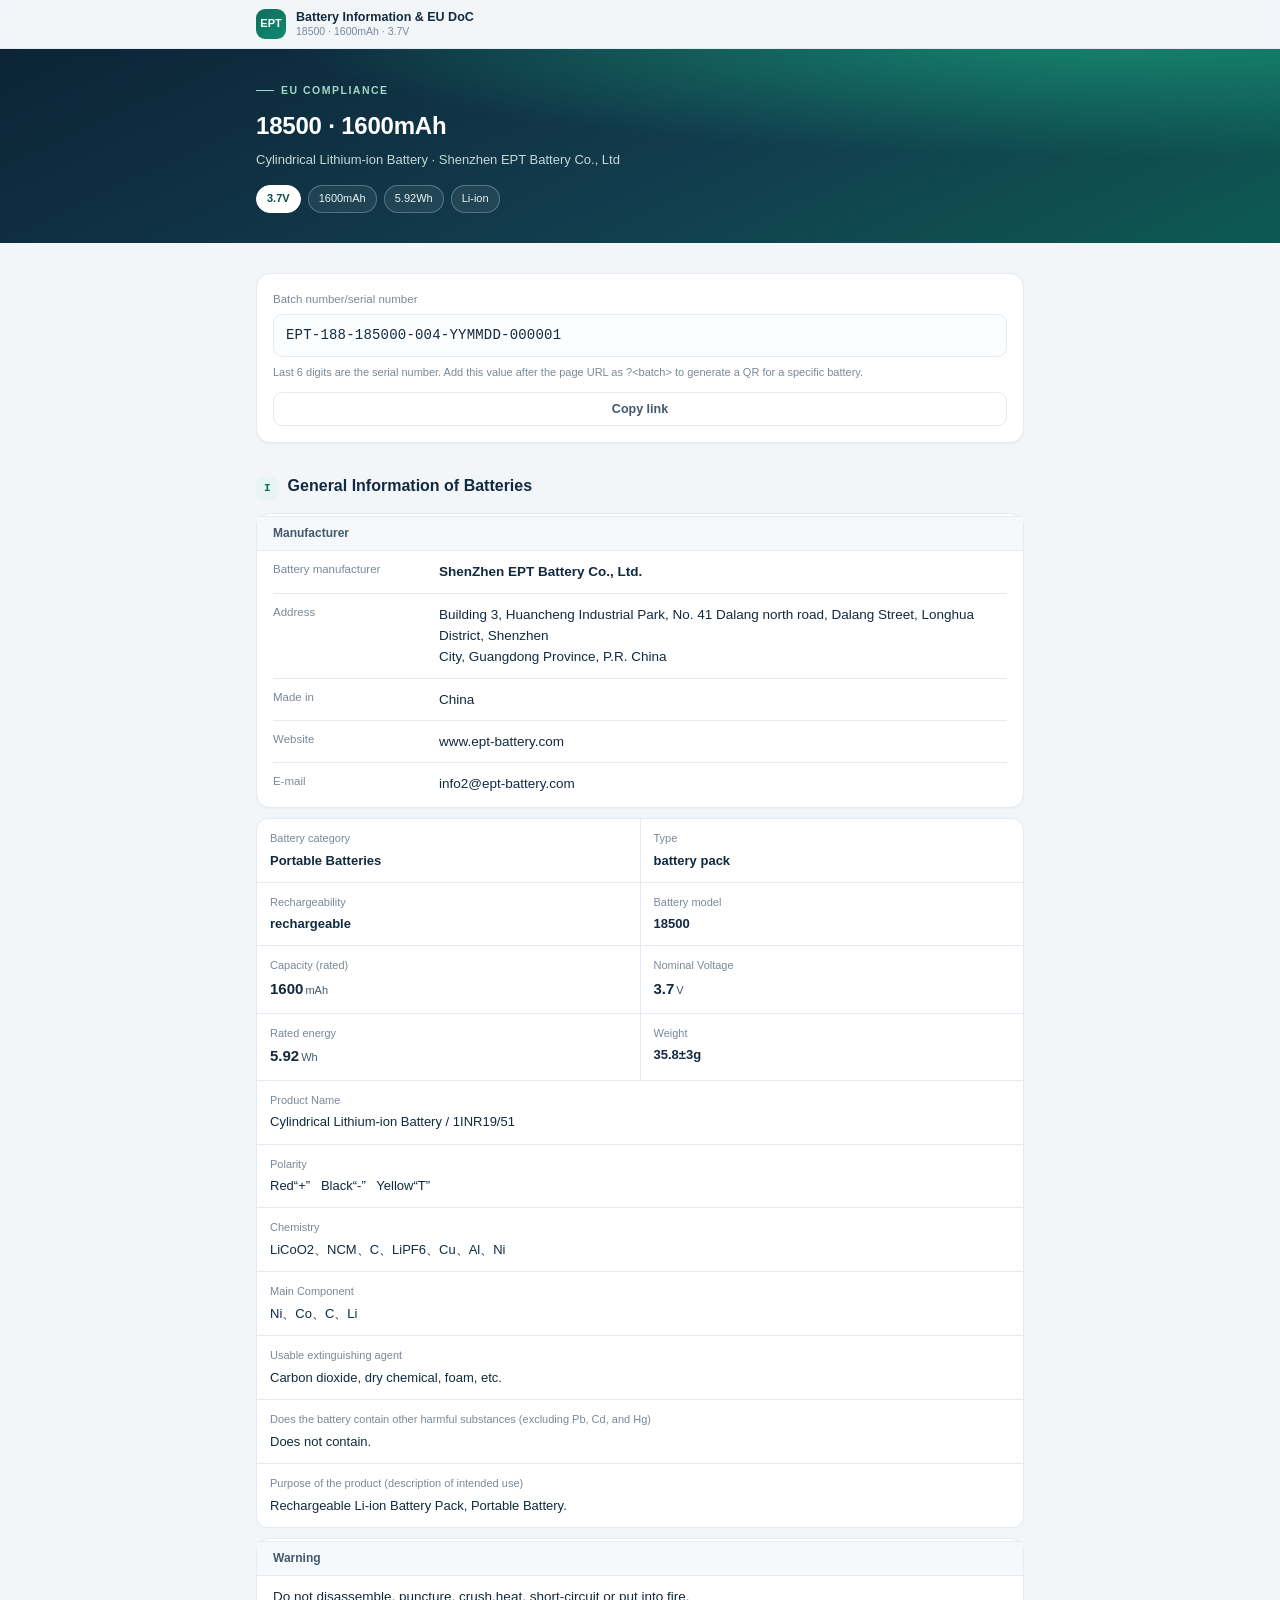
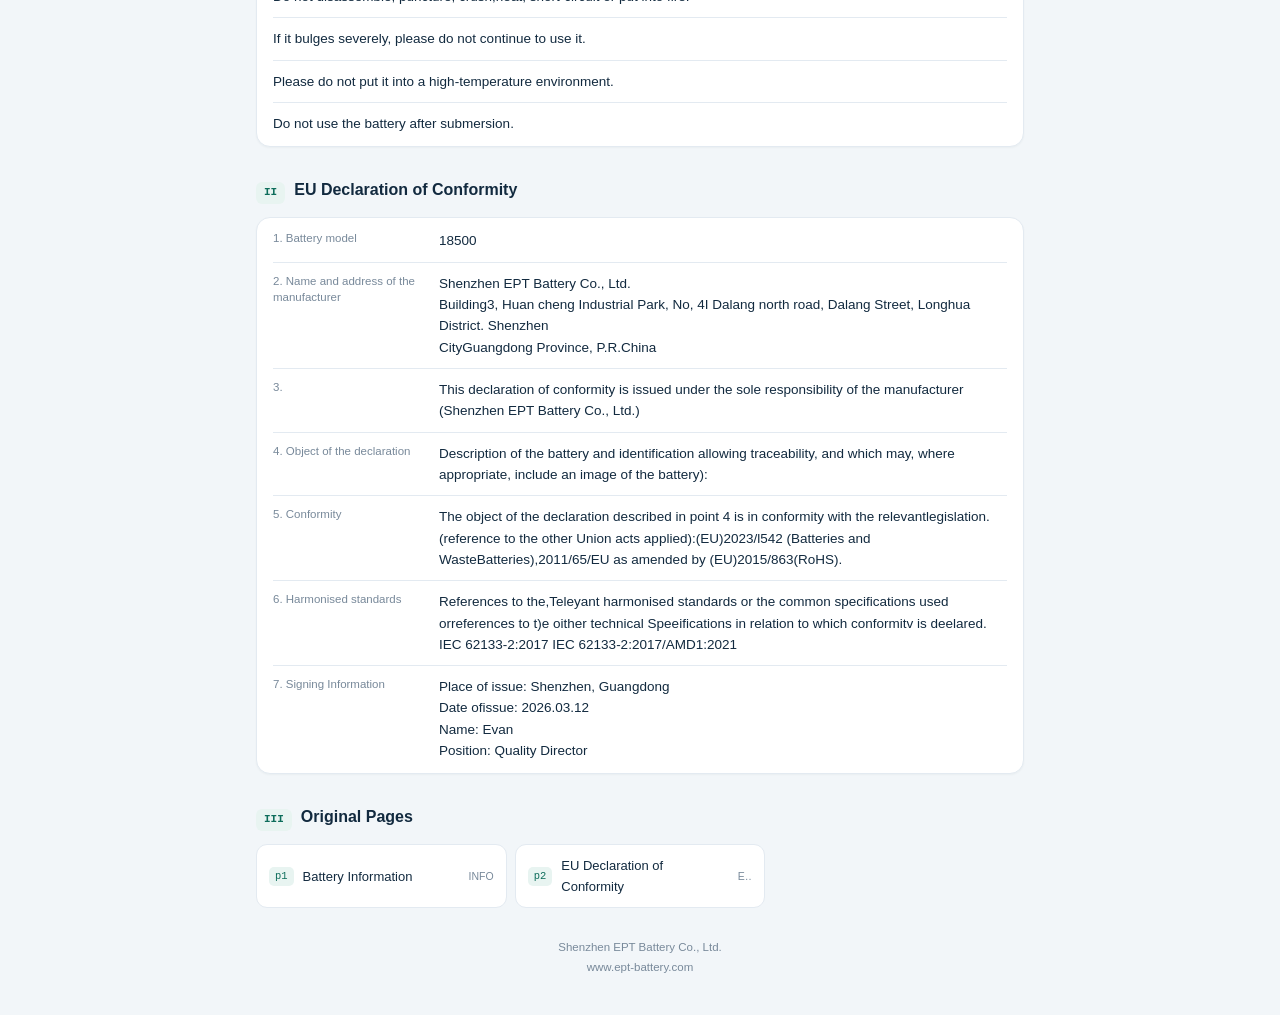
==== commit 83037ea3: "upload 18500-1600mah-3.7v/index.html" ====
--- a/18500-1600mah-3.7v/index.html
+++ b/18500-1600mah-3.7v/index.html
@@ -1,9 +1,9 @@
 <!DOCTYPE html>
 <!--
   Self-contained mobile-first QR document page (qr-doc-publish skeleton).
-  No CDN / no webfonts. QR is generated as inline SVG by the embedded qrcode lib.
-  Batch field is an editable input; editing it redraws the vector QR in real time.
-  URL bare query (?<value>) initialises the batch field, preserving param support.
+  No CDN / no webfonts. No QR code is rendered inside this page.
+  Batch field is a plain display value initialised from the URL bare query (?<value>).
+  The vector SVG QR is delivered as a separate file, not embedded here.
 -->
 <html lang="en">
 <head>
@@ -81,24 +81,15 @@
   .kv .c.wide{grid-column:1 / -1}
   .kv .c.wide .v{font-size:13px;font-weight:500}
 
-  /* Batch QR panel — first block of the page body */
+  /* Batch field — first block of the page body */
   .qrpanel{background:var(--card);border:1px solid var(--line);border-radius:14px;
     padding:16px;box-shadow:0 1px 2px rgba(18,42,63,.04);margin-top:12px}
   .qrpanel .qk{font-size:11.5px;color:var(--ink-3);margin-bottom:5px}
-  .batch-input{width:100%;font-family:ui-monospace,SFMono-Regular,Menlo,Consolas,monospace;
+  .batch-value{font-family:ui-monospace,SFMono-Regular,Menlo,Consolas,monospace;
     font-size:14px;letter-spacing:.2px;color:var(--ink);background:#fbfdfe;
-    border:1px solid var(--line);border-radius:9px;padding:10px 12px;outline:none}
-  .batch-input:focus{border-color:var(--accent);box-shadow:0 0 0 3px var(--accent-soft)}
+    border:1px solid var(--line);border-radius:9px;padding:10px 12px;line-height:1.5;
+    word-break:break-all}
   .batch-hint{font-size:11px;color:var(--ink-3);margin-top:7px;line-height:1.5}
-  .qrbox{display:flex;justify-content:center;margin-top:14px;padding:14px;
-    background:#fff;border:1px dashed var(--line);border-radius:12px}
-  .qrbox svg{width:200px;height:200px;max-width:100%}
-  .qrtarget{margin-top:10px;font-family:ui-monospace,Menlo,monospace;font-size:10.5px;
-    color:var(--ink-3);word-break:break-all;text-align:center;line-height:1.5}
-  .qr-actions{display:flex;gap:8px;margin-top:12px;flex-wrap:wrap}
-  .btn{flex:1;min-width:120px;appearance:none;border:1px solid var(--line);background:#fff;
-    color:var(--ink-2);border-radius:9px;padding:9px 12px;font-size:12.5px;cursor:pointer;font-weight:600}
-  .btn.primary{background:var(--accent);border-color:var(--accent);color:#fff}
 
   .langs{display:grid;grid-template-columns:repeat(2,minmax(0,1fr));gap:8px}
   @media (min-width:560px){.langs{grid-template-columns:repeat(3,minmax(0,1fr))}}
@@ -142,19 +133,14 @@
 
 <main class="wrap">
 
-  <!-- 首页第一行：Batch number/serial number 内容框 + 矢量二维码 -->
-  <section id="qr" style="padding-top:18px">
+  <!-- 首页第一行：Batch number/serial number 内容框（值由 URL 传参注入） -->
+  <section id="batch" style="padding-top:18px">
     <div class="qrpanel">
       <div class="qk">Batch number/serial number</div>
-      <input id="batch-input" class="batch-input mono" type="text" spellcheck="false"
-             autocomplete="off" value="EPT-188-185000-004-YYMMDD-000001"
-             aria-label="Batch number/serial number">
-      <div class="batch-hint">Edit the value above — the vector QR code updates instantly. Last 6 digits are the serial number.</div>
-      <div class="qrbox"><div id="qr-svg"></div></div>
-      <div class="qrtarget" id="qr-target"></div>
-      <div class="qr-actions">
-        <button class="btn primary" id="dl-svg">Download SVG</button>
-        <button class="btn" id="copy-url">Copy link</button>
+      <div class="batch-value" id="batch-value">EPT-188-185000-004-YYMMDD-000001</div>
+      <div class="batch-hint">Last 6 digits are the serial number. Add this value after the page URL as ?&lt;batch&gt; to generate a QR for a specific battery.</div>
+      <div class="qr-actions" style="display:flex;gap:8px;margin-top:12px;flex-wrap:wrap">
+        <button class="btn" id="copy-url" style="flex:1;min-width:120px;appearance:none;border:1px solid var(--line);background:#fff;color:var(--ink-2);border-radius:9px;padding:9px 12px;font-size:12.5px;cursor:pointer;font-weight:600">Copy link</button>
       </div>
     </div>
   </section>
@@ -225,74 +211,19 @@
 <footer>Shenzhen EPT Battery Co., Ltd.<br>www.ept-battery.com</footer>
 
 <script>
-/* ---- Embedded qrcode-generator 1.4.4 (MIT, Kazuhiko Arase) ---- */
-/**
- * Minified by jsDelivr using Terser v5.37.0.
- * Original file: /npm/qrcode-generator@1.4.4/qrcode.js
- *
- * Do NOT use SRI with dynamically generated files! More information: https://www.jsdelivr.com/using-sri-with-dynamic-files
- */
-var qrcode=function(){var t=function(t,r){var e=t,n=g[r],o=null,i=0,a=null,u=[],f={},c=function(t,r){o=function(t){for(var r=new Array(t),e=0;e<t;e+=1){r[e]=new Array(t);for(var n=0;n<t;n+=1)r[e][n]=null}return r}(i=4*e+17),l(0,0),l(i-7,0),l(0,i-7),s(),h(),d(t,r),e>=7&&v(t),null==a&&(a=p(e,n,u)),w(a,r)},l=function(t,r){for(var e=-1;e<=7;e+=1)if(!(t+e<=-1||i<=t+e))for(var n=-1;n<=7;n+=1)r+n<=-1||i<=r+n||(o[t+e][r+n]=0<=e&&e<=6&&(0==n||6==n)||0<=n&&n<=6&&(0==e||6==e)||2<=e&&e<=4&&2<=n&&n<=4)},h=function(){for(var t=8;t<i-8;t+=1)null==o[t][6]&&(o[t][6]=t%2==0);for(var r=8;r<i-8;r+=1)null==o[6][r]&&(o[6][r]=r%2==0)},s=function(){for(var t=B.getPatternPosition(e),r=0;r<t.length;r+=1)for(var n=0;n<t.length;n+=1){var i=t[r],a=t[n];if(null==o[i][a])for(var u=-2;u<=2;u+=1)for(var f=-2;f<=2;f+=1)o[i+u][a+f]=-2==u||2==u||-2==f||2==f||0==u&&0==f}},v=function(t){for(var r=B.getBCHTypeNumber(e),n=0;n<18;n+=1){var a=!t&&1==(r>>n&1);o[Math.floor(n/3)][n%3+i-8-3]=a}for(n=0;n<18;n+=1){a=!t&&1==(r>>n&1);o[n%3+i-8-3][Math.floor(n/3)]=a}},d=function(t,r){for(var e=n<<3|r,a=B.getBCHTypeInfo(e),u=0;u<15;u+=1){var f=!t&&1==(a>>u&1);u<6?o[u][8]=f:u<8?o[u+1][8]=f:o[i-15+u][8]=f}for(u=0;u<15;u+=1){f=!t&&1==(a>>u&1);u<8?o[8][i-u-1]=f:u<9?o[8][15-u-1+1]=f:o[8][15-u-1]=f}o[i-8][8]=!t},w=function(t,r){for(var e=-1,n=i-1,a=7,u=0,f=B.getMaskFunction(r),c=i-1;c>0;c-=2)for(6==c&&(c-=1);;){for(var g=0;g<2;g+=1)if(null==o[n][c-g]){var l=!1;u<t.length&&(l=1==(t[u]>>>a&1)),f(n,c-g)&&(l=!l),o[n][c-g]=l,-1==(a-=1)&&(u+=1,a=7)}if((n+=e)<0||i<=n){n-=e,e=-e;break}}},p=function(t,r,e){for(var n=A.getRSBlocks(t,r),o=b(),i=0;i<e.length;i+=1){var a=e[i];o.put(a.getMode(),4),o.put(a.getLength(),B.getLengthInBits(a.getMode(),t)),a.write(o)}var u=0;for(i=0;i<n.length;i+=1)u+=n[i].dataCount;if(o.getLengthInBits()>8*u)throw"code length overflow. ("+o.getLengthInBits()+">"+8*u+")";for(o.getLengthInBits()+4<=8*u&&o.put(0,4);o.getLengthInBits()%8!=0;)o.putBit(!1);for(;!(o.getLengthInBits()>=8*u||(o.put(236,8),o.getLengthInBits()>=8*u));)o.put(17,8);return function(t,r){for(var e=0,n=0,o=0,i=new Array(r.length),a=new Array(r.length),u=0;u<r.length;u+=1){var f=r[u].dataCount,c=r[u].totalCount-f;n=Math.max(n,f),o=Math.max(o,c),i[u]=new Array(f);for(var g=0;g<i[u].length;g+=1)i[u][g]=255&t.getBuffer()[g+e];e+=f;var l=B.getErrorCorrectPolynomial(c),h=k(i[u],l.getLength()-1).mod(l);for(a[u]=new Array(l.getLength()-1),g=0;g<a[u].length;g+=1){var s=g+h.getLength()-a[u].length;a[u][g]=s>=0?h.getAt(s):0}}var v=0;for(g=0;g<r.length;g+=1)v+=r[g].totalCount;var d=new Array(v),w=0;for(g=0;g<n;g+=1)for(u=0;u<r.length;u+=1)g<i[u].length&&(d[w]=i[u][g],w+=1);for(g=0;g<o;g+=1)for(u=0;u<r.length;u+=1)g<a[u].length&&(d[w]=a[u][g],w+=1);return d}(o,n)};f.addData=function(t,r){var e=null;switch(r=r||"Byte"){case"Numeric":e=M(t);break;case"Alphanumeric":e=x(t);break;case"Byte":e=m(t);break;case"Kanji":e=L(t);break;default:throw"mode:"+r}u.push(e),a=null},f.isDark=function(t,r){if(t<0||i<=t||r<0||i<=r)throw t+","+r;return o[t][r]},f.getModuleCount=function(){return i},f.make=function(){if(e<1){for(var t=1;t<40;t++){for(var r=A.getRSBlocks(t,n),o=b(),i=0;i<u.length;i++){var a=u[i];o.put(a.getMode(),4),o.put(a.getLength(),B.getLengthInBits(a.getMode(),t)),a.write(o)}var g=0;for(i=0;i<r.length;i++)g+=r[i].dataCount;if(o.getLengthInBits()<=8*g)break}e=t}c(!1,function(){for(var t=0,r=0,e=0;e<8;e+=1){c(!0,e);var n=B.getLostPoint(f);(0==e||t>n)&&(t=n,r=e)}return r}())},f.createTableTag=function(t,r){t=t||2;var e="";e+='<table style="',e+=" border-width: 0px; border-style: none;",e+=" border-collapse: collapse;",e+=" padding: 0px; margin: "+(r=void 0===r?4*t:r)+"px;",e+='">',e+="<tbody>";for(var n=0;n<f.getModuleCount();n+=1){e+="<tr>";for(var o=0;o<f.getModuleCount();o+=1)e+='<td style="',e+=" border-width: 0px; border-style: none;",e+=" border-collapse: collapse;",e+=" padding: 0px; margin: 0px;",e+=" width: "+t+"px;",e+=" height: "+t+"px;",e+=" background-color: ",e+=f.isDark(n,o)?"#000000":"#ffffff",e+=";",e+='"/>';e+="</tr>"}return e+="</tbody>",e+="</table>"},f.createSvgTag=function(t,r,e,n){var o={};"object"==typeof arguments[0]&&(t=(o=arguments[0]).cellSize,r=o.margin,e=o.alt,n=o.title),t=t||2,r=void 0===r?4*t:r,(e="string"==typeof e?{text:e}:e||{}).text=e.text||null,e.id=e.text?e.id||"qrcode-description":null,(n="string"==typeof n?{text:n}:n||{}).text=n.text||null,n.id=n.text?n.id||"qrcode-title":null;var i,a,u,c,g=f.getModuleCount()*t+2*r,l="";for(c="l"+t+",0 0,"+t+" -"+t+",0 0,-"+t+"z ",l+='<svg version="1.1" xmlns="http://www.w3.org/2000/svg"',l+=o.scalable?"":' width="'+g+'px" height="'+g+'px"',l+=' viewBox="0 0 '+g+" "+g+'" ',l+=' preserveAspectRatio="xMinYMin meet"',l+=n.text||e.text?' role="img" aria-labelledby="'+y([n.id,e.id].join(" ").trim())+'"':"",l+=">",l+=n.text?'<title id="'+y(n.id)+'">'+y(n.text)+"</title>":"",l+=e.text?'<description id="'+y(e.id)+'">'+y(e.text)+"</description>":"",l+='<rect width="100%" height="100%" fill="white" cx="0" cy="0"/>',l+='<path d="',a=0;a<f.getModuleCount();a+=1)for(u=a*t+r,i=0;i<f.getModuleCount();i+=1)f.isDark(a,i)&&(l+="M"+(i*t+r)+","+u+c);return l+='" stroke="transparent" fill="black"/>',l+="</svg>"},f.createDataURL=function(t,r){t=t||2,r=void 0===r?4*t:r;var e=f.getModuleCount()*t+2*r,n=r,o=e-r;return I(e,e,(function(r,e){if(n<=r&&r<o&&n<=e&&e<o){var i=Math.floor((r-n)/t),a=Math.floor((e-n)/t);return f.isDark(a,i)?0:1}return 1}))},f.createImgTag=function(t,r,e){t=t||2,r=void 0===r?4*t:r;var n=f.getModuleCount()*t+2*r,o="";return o+="<img",o+=' src="',o+=f.createDataURL(t,r),o+='"',o+=' width="',o+=n,o+='"',o+=' height="',o+=n,o+='"',e&&(o+=' alt="',o+=y(e),o+='"'),o+="/>"};var y=function(t){for(var r="",e=0;e<t.length;e+=1){var n=t.charAt(e);switch(n){case"<":r+="&lt;";break;case">":r+="&gt;";break;case"&":r+="&amp;";break;case'"':r+="&quot;";break;default:r+=n}}return r};return f.createASCII=function(t,r){if((t=t||1)<2)return function(t){t=void 0===t?2:t;var r,e,n,o,i,a=1*f.getModuleCount()+2*t,u=t,c=a-t,g={"██":"█","█ ":"▀"," █":"▄","  ":" "},l={"██":"▀","█ ":"▀"," █":" ","  ":" "},h="";for(r=0;r<a;r+=2){for(n=Math.floor((r-u)/1),o=Math.floor((r+1-u)/1),e=0;e<a;e+=1)i="█",u<=e&&e<c&&u<=r&&r<c&&f.isDark(n,Math.floor((e-u)/1))&&(i=" "),u<=e&&e<c&&u<=r+1&&r+1<c&&f.isDark(o,Math.floor((e-u)/1))?i+=" ":i+="█",h+=t<1&&r+1>=c?l[i]:g[i];h+="\n"}return a%2&&t>0?h.substring(0,h.length-a-1)+Array(a+1).join("▀"):h.substring(0,h.length-1)}(r);t-=1,r=void 0===r?2*t:r;var e,n,o,i,a=f.getModuleCount()*t+2*r,u=r,c=a-r,g=Array(t+1).join("██"),l=Array(t+1).join("  "),h="",s="";for(e=0;e<a;e+=1){for(o=Math.floor((e-u)/t),s="",n=0;n<a;n+=1)i=1,u<=n&&n<c&&u<=e&&e<c&&f.isDark(o,Math.floor((n-u)/t))&&(i=0),s+=i?g:l;for(o=0;o<t;o+=1)h+=s+"\n"}return h.substring(0,h.length-1)},f.renderTo2dContext=function(t,r){r=r||2;for(var e=f.getModuleCount(),n=0;n<e;n++)for(var o=0;o<e;o++)t.fillStyle=f.isDark(n,o)?"black":"white",t.fillRect(n*r,o*r,r,r)},f};t.stringToBytes=(t.stringToBytesFuncs={default:function(t){for(var r=[],e=0;e<t.length;e+=1){var n=t.charCodeAt(e);r.push(255&n)}return r}}).default,t.createStringToBytes=function(t,r){var e=function(){for(var e=S(t),n=function(){var t=e.read();if(-1==t)throw"eof";return t},o=0,i={};;){var a=e.read();if(-1==a)break;var u=n(),f=n()<<8|n();i[String.fromCharCode(a<<8|u)]=f,o+=1}if(o!=r)throw o+" != "+r;return i}(),n="?".charCodeAt(0);return function(t){for(var r=[],o=0;o<t.length;o+=1){var i=t.charCodeAt(o);if(i<128)r.push(i);else{var a=e[t.charAt(o)];"number"==typeof a?(255&a)==a?r.push(a):(r.push(a>>>8),r.push(255&a)):r.push(n)}}return r}};var r,e,n,o,i,a=1,u=2,f=4,c=8,g={L:1,M:0,Q:3,H:2},l=0,h=1,s=2,v=3,d=4,w=5,p=6,y=7,B=(r=[[],[6,18],[6,22],[6,26],[6,30],[6,34],[6,22,38],[6,24,42],[6,26,46],[6,28,50],[6,30,54],[6,32,58],[6,34,62],[6,26,46,66],[6,26,48,70],[6,26,50,74],[6,30,54,78],[6,30,56,82],[6,30,58,86],[6,34,62,90],[6,28,50,72,94],[6,26,50,74,98],[6,30,54,78,102],[6,28,54,80,106],[6,32,58,84,110],[6,30,58,86,114],[6,34,62,90,118],[6,26,50,74,98,122],[6,30,54,78,102,126],[6,26,52,78,104,130],[6,30,56,82,108,134],[6,34,60,86,112,138],[6,30,58,86,114,142],[6,34,62,90,118,146],[6,30,54,78,102,126,150],[6,24,50,76,102,128,154],[6,28,54,80,106,132,158],[6,32,58,84,110,136,162],[6,26,54,82,110,138,166],[6,30,58,86,114,142,170]],e=1335,n=7973,i=function(t){for(var r=0;0!=t;)r+=1,t>>>=1;return r},(o={}).getBCHTypeInfo=function(t){for(var r=t<<10;i(r)-i(e)>=0;)r^=e<<i(r)-i(e);return 21522^(t<<10|r)},o.getBCHTypeNumber=function(t){for(var r=t<<12;i(r)-i(n)>=0;)r^=n<<i(r)-i(n);return t<<12|r},o.getPatternPosition=function(t){return r[t-1]},o.getMaskFunction=function(t){switch(t){case l:return function(t,r){return(t+r)%2==0};case h:return function(t,r){return t%2==0};case s:return function(t,r){return r%3==0};case v:return function(t,r){return(t+r)%3==0};case d:return function(t,r){return(Math.floor(t/2)+Math.floor(r/3))%2==0};case w:return function(t,r){return t*r%2+t*r%3==0};case p:return function(t,r){return(t*r%2+t*r%3)%2==0};case y:return function(t,r){return(t*r%3+(t+r)%2)%2==0};default:throw"bad maskPattern:"+t}},o.getErrorCorrectPolynomial=function(t){for(var r=k([1],0),e=0;e<t;e+=1)r=r.multiply(k([1,C.gexp(e)],0));return r},o.getLengthInBits=function(t,r){if(1<=r&&r<10)switch(t){case a:return 10;case u:return 9;case f:case c:return 8;default:throw"mode:"+t}else if(r<27)switch(t){case a:return 12;case u:return 11;case f:return 16;case c:return 10;default:throw"mode:"+t}else{if(!(r<41))throw"type:"+r;switch(t){case a:return 14;case u:return 13;case f:return 16;case c:return 12;default:throw"mode:"+t}}},o.getLostPoint=function(t){for(var r=t.getModuleCount(),e=0,n=0;n<r;n+=1)for(var o=0;o<r;o+=1){for(var i=0,a=t.isDark(n,o),u=-1;u<=1;u+=1)if(!(n+u<0||r<=n+u))for(var f=-1;f<=1;f+=1)o+f<0||r<=o+f||0==u&&0==f||a==t.isDark(n+u,o+f)&&(i+=1);i>5&&(e+=3+i-5)}for(n=0;n<r-1;n+=1)for(o=0;o<r-1;o+=1){var c=0;t.isDark(n,o)&&(c+=1),t.isDark(n+1,o)&&(c+=1),t.isDark(n,o+1)&&(c+=1),t.isDark(n+1,o+1)&&(c+=1),0!=c&&4!=c||(e+=3)}for(n=0;n<r;n+=1)for(o=0;o<r-6;o+=1)t.isDark(n,o)&&!t.isDark(n,o+1)&&t.isDark(n,o+2)&&t.isDark(n,o+3)&&t.isDark(n,o+4)&&!t.isDark(n,o+5)&&t.isDark(n,o+6)&&(e+=40);for(o=0;o<r;o+=1)for(n=0;n<r-6;n+=1)t.isDark(n,o)&&!t.isDark(n+1,o)&&t.isDark(n+2,o)&&t.isDark(n+3,o)&&t.isDark(n+4,o)&&!t.isDark(n+5,o)&&t.isDark(n+6,o)&&(e+=40);var g=0;for(o=0;o<r;o+=1)for(n=0;n<r;n+=1)t.isDark(n,o)&&(g+=1);return e+=Math.abs(100*g/r/r-50)/5*10},o),C=function(){for(var t=new Array(256),r=new Array(256),e=0;e<8;e+=1)t[e]=1<<e;for(e=8;e<256;e+=1)t[e]=t[e-4]^t[e-5]^t[e-6]^t[e-8];for(e=0;e<255;e+=1)r[t[e]]=e;var n={glog:function(t){if(t<1)throw"glog("+t+")";return r[t]},gexp:function(r){for(;r<0;)r+=255;for(;r>=256;)r-=255;return t[r]}};return n}();function k(t,r){if(void 0===t.length)throw t.length+"/"+r;var e=function(){for(var e=0;e<t.length&&0==t[e];)e+=1;for(var n=new Array(t.length-e+r),o=0;o<t.length-e;o+=1)n[o]=t[o+e];return n}(),n={getAt:function(t){return e[t]},getLength:function(){return e.length},multiply:function(t){for(var r=new Array(n.getLength()+t.getLength()-1),e=0;e<n.getLength();e+=1)for(var o=0;o<t.getLength();o+=1)r[e+o]^=C.gexp(C.glog(n.getAt(e))+C.glog(t.getAt(o)));return k(r,0)},mod:function(t){if(n.getLength()-t.getLength()<0)return n;for(var r=C.glog(n.getAt(0))-C.glog(t.getAt(0)),e=new Array(n.getLength()),o=0;o<n.getLength();o+=1)e[o]=n.getAt(o);for(o=0;o<t.getLength();o+=1)e[o]^=C.gexp(C.glog(t.getAt(o))+r);return k(e,0).mod(t)}};return n}var A=function(){var t=[[1,26,19],[1,26,16],[1,26,13],[1,26,9],[1,44,34],[1,44,28],[1,44,22],[1,44,16],[1,70,55],[1,70,44],[2,35,17],[2,35,13],[1,100,80],[2,50,32],[2,50,24],[4,25,9],[1,134,108],[2,67,43],[2,33,15,2,34,16],[2,33,11,2,34,12],[2,86,68],[4,43,27],[4,43,19],[4,43,15],[2,98,78],[4,49,31],[2,32,14,4,33,15],[4,39,13,1,40,14],[2,121,97],[2,60,38,2,61,39],[4,40,18,2,41,19],[4,40,14,2,41,15],[2,146,116],[3,58,36,2,59,37],[4,36,16,4,37,17],[4,36,12,4,37,13],[2,86,68,2,87,69],[4,69,43,1,70,44],[6,43,19,2,44,20],[6,43,15,2,44,16],[4,101,81],[1,80,50,4,81,51],[4,50,22,4,51,23],[3,36,12,8,37,13],[2,116,92,2,117,93],[6,58,36,2,59,37],[4,46,20,6,47,21],[7,42,14,4,43,15],[4,133,107],[8,59,37,1,60,38],[8,44,20,4,45,21],[12,33,11,4,34,12],[3,145,115,1,146,116],[4,64,40,5,65,41],[11,36,16,5,37,17],[11,36,12,5,37,13],[5,109,87,1,110,88],[5,65,41,5,66,42],[5,54,24,7,55,25],[11,36,12,7,37,13],[5,122,98,1,123,99],[7,73,45,3,74,46],[15,43,19,2,44,20],[3,45,15,13,46,16],[1,135,107,5,136,108],[10,74,46,1,75,47],[1,50,22,15,51,23],[2,42,14,17,43,15],[5,150,120,1,151,121],[9,69,43,4,70,44],[17,50,22,1,51,23],[2,42,14,19,43,15],[3,141,113,4,142,114],[3,70,44,11,71,45],[17,47,21,4,48,22],[9,39,13,16,40,14],[3,135,107,5,136,108],[3,67,41,13,68,42],[15,54,24,5,55,25],[15,43,15,10,44,16],[4,144,116,4,145,117],[17,68,42],[17,50,22,6,51,23],[19,46,16,6,47,17],[2,139,111,7,140,112],[17,74,46],[7,54,24,16,55,25],[34,37,13],[4,151,121,5,152,122],[4,75,47,14,76,48],[11,54,24,14,55,25],[16,45,15,14,46,16],[6,147,117,4,148,118],[6,73,45,14,74,46],[11,54,24,16,55,25],[30,46,16,2,47,17],[8,132,106,4,133,107],[8,75,47,13,76,48],[7,54,24,22,55,25],[22,45,15,13,46,16],[10,142,114,2,143,115],[19,74,46,4,75,47],[28,50,22,6,51,23],[33,46,16,4,47,17],[8,152,122,4,153,123],[22,73,45,3,74,46],[8,53,23,26,54,24],[12,45,15,28,46,16],[3,147,117,10,148,118],[3,73,45,23,74,46],[4,54,24,31,55,25],[11,45,15,31,46,16],[7,146,116,7,147,117],[21,73,45,7,74,46],[1,53,23,37,54,24],[19,45,15,26,46,16],[5,145,115,10,146,116],[19,75,47,10,76,48],[15,54,24,25,55,25],[23,45,15,25,46,16],[13,145,115,3,146,116],[2,74,46,29,75,47],[42,54,24,1,55,25],[23,45,15,28,46,16],[17,145,115],[10,74,46,23,75,47],[10,54,24,35,55,25],[19,45,15,35,46,16],[17,145,115,1,146,116],[14,74,46,21,75,47],[29,54,24,19,55,25],[11,45,15,46,46,16],[13,145,115,6,146,116],[14,74,46,23,75,47],[44,54,24,7,55,25],[59,46,16,1,47,17],[12,151,121,7,152,122],[12,75,47,26,76,48],[39,54,24,14,55,25],[22,45,15,41,46,16],[6,151,121,14,152,122],[6,75,47,34,76,48],[46,54,24,10,55,25],[2,45,15,64,46,16],[17,152,122,4,153,123],[29,74,46,14,75,47],[49,54,24,10,55,25],[24,45,15,46,46,16],[4,152,122,18,153,123],[13,74,46,32,75,47],[48,54,24,14,55,25],[42,45,15,32,46,16],[20,147,117,4,148,118],[40,75,47,7,76,48],[43,54,24,22,55,25],[10,45,15,67,46,16],[19,148,118,6,149,119],[18,75,47,31,76,48],[34,54,24,34,55,25],[20,45,15,61,46,16]],r=function(t,r){var e={};return e.totalCount=t,e.dataCount=r,e},e={};return e.getRSBlocks=function(e,n){var o=function(r,e){switch(e){case g.L:return t[4*(r-1)+0];case g.M:return t[4*(r-1)+1];case g.Q:return t[4*(r-1)+2];case g.H:return t[4*(r-1)+3];default:return}}(e,n);if(void 0===o)throw"bad rs block @ typeNumber:"+e+"/errorCorrectionLevel:"+n;for(var i=o.length/3,a=[],u=0;u<i;u+=1)for(var f=o[3*u+0],c=o[3*u+1],l=o[3*u+2],h=0;h<f;h+=1)a.push(r(c,l));return a},e}(),b=function(){var t=[],r=0,e={getBuffer:function(){return t},getAt:function(r){var e=Math.floor(r/8);return 1==(t[e]>>>7-r%8&1)},put:function(t,r){for(var n=0;n<r;n+=1)e.putBit(1==(t>>>r-n-1&1))},getLengthInBits:function(){return r},putBit:function(e){var n=Math.floor(r/8);t.length<=n&&t.push(0),e&&(t[n]|=128>>>r%8),r+=1}};return e},M=function(t){var r=a,e=t,n={getMode:function(){return r},getLength:function(t){return e.length},write:function(t){for(var r=e,n=0;n+2<r.length;)t.put(o(r.substring(n,n+3)),10),n+=3;n<r.length&&(r.length-n==1?t.put(o(r.substring(n,n+1)),4):r.length-n==2&&t.put(o(r.substring(n,n+2)),7))}},o=function(t){for(var r=0,e=0;e<t.length;e+=1)r=10*r+i(t.charAt(e));return r},i=function(t){if("0"<=t&&t<="9")return t.charCodeAt(0)-"0".charCodeAt(0);throw"illegal char :"+t};return n},x=function(t){var r=u,e=t,n={getMode:function(){return r},getLength:function(t){return e.length},write:function(t){for(var r=e,n=0;n+1<r.length;)t.put(45*o(r.charAt(n))+o(r.charAt(n+1)),11),n+=2;n<r.length&&t.put(o(r.charAt(n)),6)}},o=function(t){if("0"<=t&&t<="9")return t.charCodeAt(0)-"0".charCodeAt(0);if("A"<=t&&t<="Z")return t.charCodeAt(0)-"A".charCodeAt(0)+10;switch(t){case" ":return 36;case"$":return 37;case"%":return 38;case"*":return 39;case"+":return 40;case"-":return 41;case".":return 42;case"/":return 43;case":":return 44;default:throw"illegal char :"+t}};return n},m=function(r){var e=f,n=t.stringToBytes(r),o={getMode:function(){return e},getLength:function(t){return n.length},write:function(t){for(var r=0;r<n.length;r+=1)t.put(n[r],8)}};return o},L=function(r){var e=c,n=t.stringToBytesFuncs.SJIS;if(!n)throw"sjis not supported.";!function(){var t=n("友");if(2!=t.length||38726!=(t[0]<<8|t[1]))throw"sjis not supported."}();var o=n(r),i={getMode:function(){return e},getLength:function(t){return~~(o.length/2)},write:function(t){for(var r=o,e=0;e+1<r.length;){var n=(255&r[e])<<8|255&r[e+1];if(33088<=n&&n<=40956)n-=33088;else{if(!(57408<=n&&n<=60351))throw"illegal char at "+(e+1)+"/"+n;n-=49472}n=192*(n>>>8&255)+(255&n),t.put(n,13),e+=2}if(e<r.length)throw"illegal char at "+(e+1)}};return i},D=function(){var t=[],r={writeByte:function(r){t.push(255&r)},writeShort:function(t){r.writeByte(t),r.writeByte(t>>>8)},writeBytes:function(t,e,n){e=e||0,n=n||t.length;for(var o=0;o<n;o+=1)r.writeByte(t[o+e])},writeString:function(t){for(var e=0;e<t.length;e+=1)r.writeByte(t.charCodeAt(e))},toByteArray:function(){return t},toString:function(){var r="";r+="[";for(var e=0;e<t.length;e+=1)e>0&&(r+=","),r+=t[e];return r+="]"}};return r},S=function(t){var r=t,e=0,n=0,o=0,i={read:function(){for(;o<8;){if(e>=r.length){if(0==o)return-1;throw"unexpected end of file./"+o}var t=r.charAt(e);if(e+=1,"="==t)return o=0,-1;t.match(/^\s$/)||(n=n<<6|a(t.charCodeAt(0)),o+=6)}var i=n>>>o-8&255;return o-=8,i}},a=function(t){if(65<=t&&t<=90)return t-65;if(97<=t&&t<=122)return t-97+26;if(48<=t&&t<=57)return t-48+52;if(43==t)return 62;if(47==t)return 63;throw"c:"+t};return i},I=function(t,r,e){for(var n=function(t,r){var e=t,n=r,o=new Array(t*r),i={setPixel:function(t,r,n){o[r*e+t]=n},write:function(t){t.writeString("GIF87a"),t.writeShort(e),t.writeShort(n),t.writeByte(128),t.writeByte(0),t.writeByte(0),t.writeByte(0),t.writeByte(0),t.writeByte(0),t.writeByte(255),t.writeByte(255),t.writeByte(255),t.writeString(","),t.writeShort(0),t.writeShort(0),t.writeShort(e),t.writeShort(n),t.writeByte(0);var r=a(2);t.writeByte(2);for(var o=0;r.length-o>255;)t.writeByte(255),t.writeBytes(r,o,255),o+=255;t.writeByte(r.length-o),t.writeBytes(r,o,r.length-o),t.writeByte(0),t.writeString(";")}},a=function(t){for(var r=1<<t,e=1+(1<<t),n=t+1,i=u(),a=0;a<r;a+=1)i.add(String.fromCharCode(a));i.add(String.fromCharCode(r)),i.add(String.fromCharCode(e));var f,c,g,l=D(),h=(f=l,c=0,g=0,{write:function(t,r){if(t>>>r!=0)throw"length over";for(;c+r>=8;)f.writeByte(255&(t<<c|g)),r-=8-c,t>>>=8-c,g=0,c=0;g|=t<<c,c+=r},flush:function(){c>0&&f.writeByte(g)}});h.write(r,n);var s=0,v=String.fromCharCode(o[s]);for(s+=1;s<o.length;){var d=String.fromCharCode(o[s]);s+=1,i.contains(v+d)?v+=d:(h.write(i.indexOf(v),n),i.size()<4095&&(i.size()==1<<n&&(n+=1),i.add(v+d)),v=d)}return h.write(i.indexOf(v),n),h.write(e,n),h.flush(),l.toByteArray()},u=function(){var t={},r=0,e={add:function(n){if(e.contains(n))throw"dup key:"+n;t[n]=r,r+=1},size:function(){return r},indexOf:function(r){return t[r]},contains:function(r){return void 0!==t[r]}};return e};return i}(t,r),o=0;o<r;o+=1)for(var i=0;i<t;i+=1)n.setPixel(i,o,e(i,o));var a=D();n.write(a);for(var u=function(){var t=0,r=0,e=0,n="",o={},i=function(t){n+=String.fromCharCode(a(63&t))},a=function(t){if(t<0);else{if(t<26)return 65+t;if(t<52)return t-26+97;if(t<62)return t-52+48;if(62==t)return 43;if(63==t)return 47}throw"n:"+t};return o.writeByte=function(n){for(t=t<<8|255&n,r+=8,e+=1;r>=6;)i(t>>>r-6),r-=6},o.flush=function(){if(r>0&&(i(t<<6-r),t=0,r=0),e%3!=0)for(var o=3-e%3,a=0;a<o;a+=1)n+="="},o.toString=function(){return n},o}(),f=a.toByteArray(),c=0;c<f.length;c+=1)u.writeByte(f[c]);return u.flush(),"data:image/gif;base64,"+u};return t}();qrcode.stringToBytesFuncs["UTF-8"]=function(t){return function(t){for(var r=[],e=0;e<t.length;e++){var n=t.charCodeAt(e);n<128?r.push(n):n<2048?r.push(192|n>>6,128|63&n):n<55296||n>=57344?r.push(224|n>>12,128|n>>6&63,128|63&n):(e++,n=65536+((1023&n)<<10|1023&t.charCodeAt(e)),r.push(240|n>>18,128|n>>12&63,128|n>>6&63,128|63&n))}return r}(t)},function(t){"function"==typeof define&&define.amd?define([],t):"object"==typeof exports&&(module.exports=t())}((function(){return qrcode}));
-</script>
-
-<script>
 (function(){
   var DEFAULT_BATCH = "EPT-188-185000-004-YYMMDD-000001";
-  var input = document.getElementById('batch-input');
-  var host  = document.getElementById('qr-svg');
-  var tgt   = document.getElementById('qr-target');
-
-  // base URL of this page, without any query string
-  var base = location.href.split('?')[0].split('#')[0];
-
-  function currentBatch(){ return input.value.trim(); }
-  function qrUrl(batch){ return base + '?' + batch; }
-
-  function draw(){
-    var batch = currentBatch();
-    var url = qrUrl(batch);
-    try {
-      var qr = qrcode(0, 'M');
-      qr.addData(url);
-      qr.make();
-      host.innerHTML = qr.createSvgTag({cellSize:6, margin:2, scalable:true});
-      var svg = host.querySelector('svg');
-      if (svg){ svg.setAttribute('width','200'); svg.setAttribute('height','200');
-                svg.style.width='200px'; svg.style.height='200px'; }
-      tgt.textContent = url;
-    } catch(e){
-      host.innerHTML = '';
-      tgt.textContent = 'QR generation failed: ' + e.message;
-    }
-  }
-
-  // init from URL bare query; fall back to the preset default
-  (function init(){
-    var q = location.search.replace(/^\?/, '');
-    try { q = decodeURIComponent(q); } catch(e){}
-    q = q.replace(/\+/g, ' ').trim();
-    input.value = q || DEFAULT_BATCH;
-    draw();
-  })();
-
-  input.addEventListener('input', draw);
-
-  document.getElementById('dl-svg').addEventListener('click', function(){
-    var svg = host.querySelector('svg');
-    if (!svg) return;
-    var clone = svg.cloneNode(true);
-    clone.setAttribute('xmlns','http://www.w3.org/2000/svg');
-    var data = '<?xml version="1.0" encoding="UTF-8"?>\n' + clone.outerHTML;
-    var blob = new Blob([data], {type:'image/svg+xml;charset=utf-8'});
-    var a = document.createElement('a');
-    a.href = URL.createObjectURL(blob);
-    a.download = 'QR-' + (currentBatch() || 'batch') + '.svg';
-    document.body.appendChild(a); a.click(); document.body.removeChild(a);
-    setTimeout(function(){ URL.revokeObjectURL(a.href); }, 1000);
-  });
-
+  var val = document.getElementById('batch-value');
+
+  // URL bare query (?<value>) sets the batch field; blank falls back to preset default
+  var q = location.search.replace(/^\?/, '');
+  try { q = decodeURIComponent(q); } catch(e){}
+  q = q.replace(/\+/g, ' ').trim();
+  val.textContent = q || DEFAULT_BATCH;
+
+  // copy the current page URL (with its batch query) for external QR generation
   document.getElementById('copy-url').addEventListener('click', function(){
-    var t = qrUrl(currentBatch()), ok = false;
+    var t = location.href, ok = false;
     if (navigator.clipboard && navigator.clipboard.writeText){
       navigator.clipboard.writeText(t).then(function(){}, function(){});
       ok = true;
